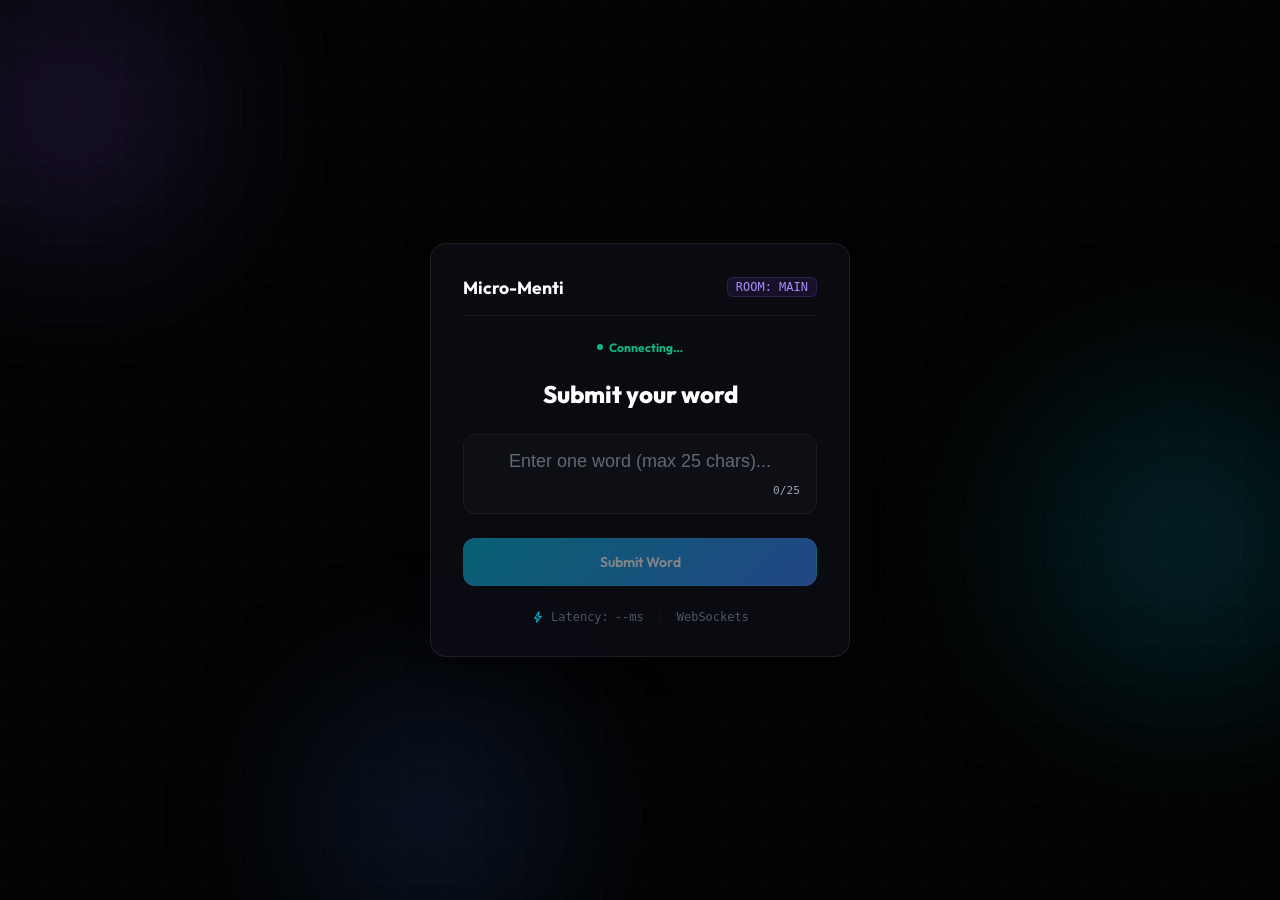
==== participant.html @ c3266811 "feat: enhance presenter dashboard with QR code generation and improved live status indicators - Adde" ====
<!doctype html>
<html lang="en">
  <head>
    <meta charset="UTF-8" />
    <meta name="viewport" content="width=device-width, initial-scale=1.0" />
    <title>Micro-Menti | Submit Your Word</title>
    <link
      href="https://fonts.googleapis.com/css2?family=Material+Symbols+Outlined:opsz,wght,FILL,GRAD@20..48,100..700,0..1,-50..200"
      rel="stylesheet"
    />
    <link rel="stylesheet" href="style.css" />
    <link rel="stylesheet" href="participant.css" />
  </head>
  <body class="selection-purple grid-lines">
    <div class="ambient-glow">
      <div
        class="glow-blob glow-blob-purple"
        style="top: -10%; left: -10%"
      ></div>
      <div
        class="glow-blob glow-blob-cyan"
        style="bottom: 15%; right: -10%"
      ></div>
      <div
        class="glow-blob glow-blob-blue"
        style="bottom: -10%; left: 20%"
      ></div>
    </div>
    <div id="particle-container"></div>

    <main class="participant-view-wrapper">
      <div class="glass-panel mobile-card">
        <div class="mobile-card-header">
          <span class="mobile-card-logo">Micro-Menti</span>
          <span id="roomBadge" class="mobile-card-badge">ROOM: MAIN</span>
        </div>

        <div class="participant-body">
          <div
            class="poll-status-indicator"
            id="connectionStatus"
            aria-live="polite"
          >
            <span class="status-indicator-dot" id="connectionDot"></span>
            <span id="connectionText">Connecting…</span>
          </div>

          <!-- Submission form: hidden after a successful submit or if this device already submitted for this room -->
          <form id="wordForm" class="participant-form" autocomplete="off">
            <h2 class="participant-question">Submit your word</h2>
            <div class="participant-input-card">
              <input
                type="text"
                id="wordInput"
                name="wordInput"
                class="participant-textarea word-input"
                maxlength="25"
                placeholder="Enter one word (max 25 chars)..."
                required
                autocomplete="off"
                inputmode="text"
                aria-label="Your one-word response"
              />
              <div class="textarea-footer">
                <span id="charCount">0</span>/25
              </div>
            </div>
            <button
              id="submitBtn"
              type="submit"
              class="btn-cyan participant-submit-btn"
              disabled
            >
              Submit Word
            </button>
          </form>

          <!-- Success state: hidden until a submission goes through -->
          <div
            id="successCard"
            class="success-card hidden"
            role="status"
            aria-live="polite"
          >
            <span
              class="material-symbols-outlined success-icon"
              aria-hidden="true"
              >check_circle</span
            >
            <p class="success-title">Response sent!</p>
            <p class="success-desc">Thank you for participating.</p>
          </div>
        </div>

        <div class="participant-statusbar">
          <div style="display: flex; align-items: center; gap: 6px">
            <span
              class="material-symbols-outlined"
              style="font-size: 14px; color: var(--secondary)"
              >bolt</span
            >
            Latency: <span id="participant-latency">--ms</span>
          </div>
          <div class="statusbar-divider"></div>
          <div>WebSockets</div>
        </div>
      </div>
    </main>

    <div id="toastContainer"></div>

    <!-- Socket.io client (CDN) -->
    <script src="https://cdn.socket.io/4.8.1/socket.io.min.js"></script>
    <script src="participant.js" defer></script>
  </body>
</html>
---- style.css ----
@import url("https://fonts.googleapis.com/css2?family=Outfit:wght@400;600;700;800&display=swap");

:root {
  --font-sans: "Outfit", sans-serif;
  --font-mono: monospace;
  --bg-main: #030303;
  --bg-surface: rgba(15, 15, 25, 0.7);
  --border-color: rgba(255, 255, 255, 0.08);
  --primary: #8b5cf6;
  --primary-glow: rgba(139, 92, 246, 0.4);
  --secondary: #06b6d4;
  --secondary-glow: rgba(6, 182, 212, 0.4);
  --success: #10b981;
  --warning: #f59e0b;
  --error: #ef4444;
  --text-main: #ffffff;
  --text-muted: #9ca3af;
  --space-1: 4px;
  --space-2: 8px;
  --space-3: 16px;
  --space-4: 24px;
  --space-5: 32px;
}

* {
  box-sizing: border-box;
  margin: 0;
  padding: 0;
}
html {
  scroll-behavior: smooth;
  background-color: var(--bg-main);
}
body {
  font-family: var(--font-sans);
  background-color: var(--bg-main);
  color: var(--text-main);
  min-height: 100vh;
  position: relative;
  overflow-x: hidden;
  -webkit-font-smoothing: antialiased;
  background-image:
    radial-gradient(
      circle at 10% 20%,
      rgba(139, 92, 246, 0.04) 0%,
      transparent 40%
    ),
    radial-gradient(
      circle at 90% 80%,
      rgba(6, 182, 212, 0.04) 0%,
      transparent 40%
    );
}

.selection-purple::selection {
  background: rgba(139, 92, 246, 0.3);
  color: #fff;
}
.glow-blob,
.particle,
.word-cloud-tag,
.word-tag {
  will-change: transform;
}
.grid-lines {
  background-size: 40px 40px;
  background-image:
    linear-gradient(to right, rgba(255, 255, 255, 0.01) 1px, transparent 1px),
    linear-gradient(to bottom, rgba(255, 255, 255, 0.01) 1px, transparent 1px);
}

.ambient-glow {
  position: fixed;
  inset: 0;
  overflow: hidden;
  pointer-events: none;
  z-index: 0;
}
.glow-blob {
  position: absolute;
  border-radius: 50%;
  filter: blur(80px);
  opacity: 0.25;
  animation: float-blob var(--dur, 20s) infinite alternate ease-in-out;
}
.glow-blob-purple {
  background: radial-gradient(circle, var(--primary) 0%, transparent 70%);
  width: 400px;
  height: 400px;
  --dur: 25s;
}
.glow-blob-cyan {
  background: radial-gradient(circle, var(--secondary) 0%, transparent 70%);
  width: 450px;
  height: 450px;
  --dur: 30s;
}
.glow-blob-blue {
  background: radial-gradient(circle, #3b82f6 0%, transparent 70%);
  width: 350px;
  height: 350px;
  --dur: 20s;
}

@keyframes float-blob {
  0% {
    transform: translate(0, 0) scale(1);
  }
  50% {
    transform: translate(50px, -30px) scale(1.05);
  }
  100% {
    transform: translate(-30px, 50px) scale(0.95);
  }
}

#particle-container {
  position: absolute;
  inset: 0;
  pointer-events: none;
  z-index: 0;
  overflow: hidden;
}
.particle {
  position: absolute;
  background-color: rgba(255, 255, 255, 0.08);
  border-radius: 50%;
  animation: ascend var(--speed, 12s) linear infinite;
}

@keyframes ascend {
  0% {
    transform: translateY(100vh) translateX(0);
    opacity: 0;
  }
  10%,
  90% {
    opacity: var(--opacity, 0.2);
  }
  100% {
    transform: translateY(-10vh) translateX(var(--drift, 20px));
    opacity: 0;
  }
}

.glass-panel {
  background: var(--bg-surface);
  backdrop-filter: blur(12px) saturate(140%);
  -webkit-backdrop-filter: blur(12px) saturate(140%);
  border: 1px solid var(--border-color);
  box-shadow: 0 8px 32px 0 rgba(0, 0, 0, 0.3);
  border-radius: 16px;
  transition:
    border-color 0.3s ease,
    box-shadow 0.3s ease,
    transform 0.3s cubic-bezier(0.16, 1, 0.3, 1);
}
.glass-panel:hover {
  border-color: rgba(255, 255, 255, 0.12);
  box-shadow: 0 12px 40px 0 rgba(139, 92, 246, 0.08);
  transform: translateY(-2px);
}

.gradient-border-card {
  position: relative;
  z-index: 1;
}
.gradient-border-card::before {
  content: "";
  position: absolute;
  inset: 0;
  border-radius: 16px;
  padding: 1px;
  background: linear-gradient(
    180deg,
    rgba(255, 255, 255, 0.06) 0%,
    rgba(255, 255, 255, 0.01) 100%
  );
  -webkit-mask:
    linear-gradient(#fff 0 0) content-box,
    linear-gradient(#fff 0 0);
  -webkit-mask-composite: xor;
  mask-composite: exclude;
  pointer-events: none;
  z-index: -1;
  transition: background 0.3s ease;
}
.gradient-border-card:hover::before {
  background: linear-gradient(
    135deg,
    rgba(139, 92, 246, 0.35) 0%,
    rgba(6, 182, 212, 0.35) 100%
  );
}

.text-gradient-purple-cyan {
  background: linear-gradient(135deg, #c084fc 0%, #38bdf8 100%);
  -webkit-background-clip: text;
  -webkit-text-fill-color: transparent;
  background-clip: text;
}
.font-mono {
  font-family: var(--font-mono);
}
button {
  font-family: var(--font-sans);
  cursor: pointer;
  border: none;
  outline: none;
}

.btn,
.btn-primary,
.btn-secondary,
.btn-cyan {
  padding: 10px 20px;
  font-size: 0.875rem;
  font-weight: 600;
  border-radius: 12px;
  transition:
    transform 0.2s,
    box-shadow 0.2s,
    background 0.2s,
    border-color 0.2s;
  display: inline-flex;
  align-items: center;
  justify-content: center;
  gap: 8px;
  color: #fff;
  border: 1px solid rgba(255, 255, 255, 0.08);
  text-decoration: none;
  white-space: nowrap;
}
.btn:hover,
.btn-primary:hover,
.btn-secondary:hover,
.btn-cyan:hover {
  transform: translateY(-1px);
}
.btn-primary {
  background: linear-gradient(135deg, #7c3aed 0%, #2563eb 100%);
  box-shadow: 0 4px 20px rgba(124, 58, 237, 0.25);
}
.btn-primary:hover {
  box-shadow: 0 6px 24px rgba(124, 58, 237, 0.4);
}
.btn-secondary {
  background: rgba(255, 255, 255, 0.02);
  backdrop-filter: blur(8px);
  -webkit-backdrop-filter: blur(8px);
}
.btn-secondary:hover {
  background: rgba(255, 255, 255, 0.06);
  border-color: rgba(255, 255, 255, 0.15);
}
.btn-cyan {
  background: linear-gradient(135deg, #06b6d4 0%, #3b82f6 100%);
  box-shadow: 0 4px 20px rgba(6, 182, 212, 0.25);
}
.btn-cyan:hover {
  box-shadow: 0 6px 24px rgba(6, 182, 212, 0.4);
}

#join-session-modal {
  position: fixed;
  inset: 0;
  z-index: 100;
  display: none;
  align-items: center;
  justify-content: center;
  background: rgba(0, 0, 0, 0.7);
  backdrop-filter: blur(8px);
  -webkit-backdrop-filter: blur(8px);
}
#join-session-modal.flex {
  display: flex;
}
.modal-content-panel {
  position: relative;
  width: 100%;
  max-width: 400px;
  margin: 24px;
  padding: 32px;
}
.modal-close-btn {
  position: absolute;
  top: 16px;
  right: 16px;
  width: 32px;
  height: 32px;
  display: inline-flex;
  align-items: center;
  justify-content: center;
  border-radius: 8px;
  background: transparent;
  color: var(--text-muted);
  transition:
    background 0.2s ease,
    color 0.2s ease;
}
.modal-close-btn:hover {
  background: rgba(255, 255, 255, 0.06);
  color: #fff;
}
.modal-content-inner {
  display: flex;
  flex-direction: column;
  gap: 24px;
  align-items: center;
  text-align: center;
}
.modal-icon-container {
  width: 56px;
  height: 56px;
  border-radius: 14px;
  display: flex;
  align-items: center;
  justify-content: center;
  background: rgba(6, 182, 212, 0.1);
  border: 1px solid rgba(6, 182, 212, 0.25);
  color: var(--secondary);
  font-size: 24px;
}
.modal-heading-group {
  display: flex;
  flex-direction: column;
  gap: 8px;
}
.modal-title {
  font-size: 1.375rem;
  font-weight: 800;
}
.modal-desc {
  font-size: 0.9rem;
  color: var(--text-muted);
  line-height: 1.5;
}
.modal-form {
  display: flex;
  flex-direction: column;
  gap: 12px;
  width: 100%;
}
.modal-input {
  width: 100%;
  background: rgba(255, 255, 255, 0.05);
  border: 1px solid rgba(255, 255, 255, 0.1);
  border-radius: 12px;
  padding: 12px 16px;
  font-size: 1.25rem;
  letter-spacing: 0.2em;
  text-align: center;
  color: #fff;
  outline: none;
  font-family: var(--font-mono);
  transition: border-color 0.2s ease;
}
.modal-input:focus {
  border-color: rgba(6, 182, 212, 0.5);
}
.modal-form .btn-cyan {
  width: 100%;
}
@keyframes fadeIn {
  from {
    opacity: 0;
  }
  to {
    opacity: 1;
  }
}
.animate-fade-in {
  animation: fadeIn 0.25s cubic-bezier(0.16, 1, 0.3, 1) forwards;
}

#toast-container,
#toastContainer {
  position: fixed;
  bottom: 24px;
  right: 24px;
  z-index: 110;
  display: flex;
  flex-direction: column;
  gap: 12px;
  pointer-events: none;
}
.toast-card,
.toast-notification {
  background: rgba(10, 10, 15, 0.95);
  backdrop-filter: blur(16px);
  -webkit-backdrop-filter: blur(16px);
  border: 1px solid rgba(6, 182, 212, 0.3);
  box-shadow: 0 10px 30px -10px rgba(6, 182, 212, 0.3);
  border-radius: 12px;
  padding: 14px 20px;
  font-size: 0.9rem;
  color: #e5e7eb;
  display: flex;
  align-items: center;
  gap: 12px;
  pointer-events: auto;
  max-width: 380px;
  animation: slideIn 0.35s cubic-bezier(0.16, 1, 0.3, 1) forwards;
}
@keyframes slideIn {
  from {
    transform: translateY(20px) scale(0.95);
    opacity: 0;
  }
  to {
    transform: translateY(0) scale(1);
    opacity: 1;
  }
}
.toast-card.removing,
.toast-notification.hide {
  animation: fadeOut 0.3s forwards;
}
@keyframes fadeOut {
  to {
    transform: translateY(-10px);
    opacity: 0;
  }
}

.container-max {
  max-width: 1280px;
  margin: 0 auto;
  padding: 0 24px;
  width: 100%;
}
.hidden {
  display: none !important;
}

/* Landing Layout */
.navbar {
  position: sticky;
  top: 0;
  z-index: 50;
  width: 100%;
  border-bottom: 1px solid rgba(255, 255, 255, 0.05);
  background: rgba(0, 0, 0, 0.4);
  backdrop-filter: blur(12px);
  -webkit-backdrop-filter: blur(12px);
}
.nav-container {
  display: flex;
  justify-content: space-between;
  align-items: center;
  padding: 16px 24px;
  max-width: 1280px;
  margin: 0 auto;
}
.brand-logo {
  display: flex;
  align-items: center;
  gap: 12px;
  text-decoration: none;
  font-weight: 700;
  font-size: 1.25rem;
  color: #fff;
}
.brand-logo svg {
  height: 32px;
  width: 32px;
  transition: transform 0.3s;
}
.brand-logo:hover svg {
  transform: scale(1.05);
}
.nav-links {
  display: none;
  gap: 32px;
  font-size: 0.875rem;
}
@media (min-width: 768px) {
  .nav-links {
    display: flex;
  }
}
.nav-link {
  color: var(--text-muted);
  text-decoration: none;
  transition: color 0.2s;
}
.nav-link:hover {
  color: #fff;
}
.nav-actions {
  display: flex;
  align-items: center;
  gap: 16px;
}
.menu-hamburger {
  display: block;
  background: transparent;
  color: var(--text-muted);
  font-size: 24px;
}
@media (min-width: 768px) {
  .menu-hamburger {
    display: none;
  }
}
.mobile-menu-dropdown {
  display: none;
  flex-direction: column;
  gap: 16px;
  padding: 16px 24px;
  background: rgba(0, 0, 0, 0.95);
  border-bottom: 1px solid rgba(255, 255, 255, 0.05);
}
.mobile-menu-dropdown.active {
  display: flex;
}

/* Hero */
.hero-sec {
  padding: 64px 24px;
  position: relative;
  z-index: 10;
}
.hero-grid {
  display: grid;
  grid-template-columns: 1fr;
  gap: 48px;
  align-items: center;
}
@media (min-width: 992px) {
  .hero-grid {
    grid-template-columns: 7fr 5fr;
  }
}
.hero-left {
  display: flex;
  flex-direction: column;
  gap: 24px;
}
.badge-intro {
  align-self: flex-start;
  display: inline-flex;
  align-items: center;
  gap: 8px;
  border-radius: 9999px;
  border: 1px solid rgba(139, 92, 246, 0.2);
  background: rgba(139, 92, 246, 0.05);
  padding: 4px 12px;
  font-size: 0.75rem;
  font-weight: 600;
  color: #d8b4fe;
}
.badge-dot {
  width: 8px;
  height: 8px;
  border-radius: 50%;
  background-color: var(--secondary);
}
.hero-title {
  font-size: clamp(2.25rem, 5vw, 3.75rem);
  font-weight: 800;
  line-height: 1.1;
  letter-spacing: -0.025em;
}
.hero-desc {
  font-size: 1.125rem;
  color: var(--text-muted);
  line-height: 1.6;
  max-width: 576px;
}
.hero-ctas {
  display: flex;
  flex-wrap: wrap;
  gap: 16px;
}
.hero-trust {
  display: flex;
  flex-wrap: wrap;
  gap: 24px;
  padding-top: 32px;
  border-top: 1px solid rgba(255, 255, 255, 0.05);
  font-family: var(--font-mono);
  font-size: 0.75rem;
  color: #6b7280;
}
.hero-trust-item {
  display: flex;
  align-items: center;
  gap: 8px;
}
.hero-right-demo {
  display: flex;
  justify-content: center;
  align-items: center;
  width: 100%;
}
.demo-cloud-panel {
  padding: 24px;
  width: 100%;
  max-width: 440px;
  position: relative;
  overflow: hidden;
}
.demo-cloud-header {
  display: flex;
  justify-content: space-between;
  align-items: center;
  margin-bottom: 24px;
  border-bottom: 1px solid rgba(255, 255, 255, 0.05);
  padding-bottom: 16px;
  font-size: 0.75rem;
}
.demo-cloud-header-left {
  display: flex;
  align-items: center;
  gap: 8px;
  color: var(--secondary);
  font-weight: 600;
  text-transform: uppercase;
}
.pulse-indicator {
  width: 8px;
  height: 8px;
  border-radius: 50%;
  background-color: var(--secondary);
  animation: pulse 2s infinite;
}
@keyframes pulse {
  0% {
    transform: scale(0.95);
    box-shadow: 0 0 0 0 rgba(6, 182, 212, 0.7);
  }
  70% {
    transform: scale(1);
    box-shadow: 0 0 0 8px rgba(6, 182, 212, 0);
  }
  100% {
    transform: scale(0.95);
    box-shadow: 0 0 0 0 rgba(6, 182, 212, 0);
  }
}
.sandbox-area {
  height: 256px;
  position: relative;
  display: flex;
  flex-wrap: wrap;
  align-content: center;
  justify-content: center;
  gap: 12px;
  overflow: hidden;
  margin-bottom: 24px;
}
.sandbox-form-wrapper {
  display: flex;
  flex-direction: column;
  gap: 12px;
}
.sandbox-label {
  font-size: 0.75rem;
  font-weight: 600;
  color: var(--text-muted);
  text-transform: uppercase;
}
.sandbox-form {
  display: flex;
  gap: 8px;
}
.sandbox-input {
  flex-grow: 1;
  background: rgba(255, 255, 255, 0.05);
  border: 1px solid rgba(255, 255, 255, 0.1);
  border-radius: 12px;
  padding: 8px 16px;
  font-size: 0.875rem;
  color: #fff;
  outline: none;
}
.sandbox-input:focus {
  border-color: rgba(139, 92, 246, 0.5);
}
.sandbox-hint {
  font-size: 11px;
  color: #555;
}

/* Bento Features */
.features-sec {
  padding: 96px 24px;
  border-top: 1px solid rgba(255, 255, 255, 0.05);
  position: relative;
  z-index: 10;
}
.sec-header {
  text-align: center;
  max-width: 768px;
  margin: 0 auto 80px auto;
  display: flex;
  flex-direction: column;
  gap: 16px;
}
.sec-subtitle {
  font-size: 0.75rem;
  font-weight: 700;
  letter-spacing: 0.15em;
  color: var(--primary);
  text-transform: uppercase;
}
.sec-title {
  font-size: clamp(1.875rem, 4vw, 2.5rem);
  font-weight: 800;
}
.sec-desc {
  font-size: 1.125rem;
  color: var(--text-muted);
}
.bento-grid {
  display: grid;
  grid-template-columns: 1fr;
  gap: 24px;
}
@media (min-width: 576px) {
  .bento-grid {
    grid-template-columns: repeat(2, 1fr);
  }
}
@media (min-width: 992px) {
  .bento-grid {
    grid-template-columns: repeat(4, 1fr);
  }
}
.bento-card {
  padding: 32px;
  display: flex;
  flex-direction: column;
  justify-content: space-between;
  gap: 24px;
}
.bento-icon-wrapper {
  height: 40px;
  width: 40px;
  border-radius: 8px;
  display: flex;
  align-items: center;
  justify-content: center;
  font-size: 20px;
}
.purple-icon-box {
  background: rgba(139, 92, 246, 0.1);
  border: 1px solid rgba(139, 92, 246, 0.2);
  color: #a78bfa;
}
.cyan-icon-box {
  background: rgba(6, 182, 212, 0.1);
  border: 1px solid rgba(6, 182, 212, 0.2);
  color: #22d3ee;
}
.teal-icon-box {
  background: rgba(20, 184, 166, 0.1);
  border: 1px solid rgba(20, 184, 166, 0.2);
  color: #2dd4bf;
}
.indigo-icon-box {
  background: rgba(99, 102, 241, 0.1);
  border: 1px solid rgba(99, 102, 241, 0.2);
  color: #818cf8;
}
.bento-card-title {
  font-size: 1.125rem;
  font-weight: 700;
  margin-bottom: 8px;
}
.bento-card-desc {
  font-size: 0.875rem;
  color: var(--text-muted);
  line-height: 1.5;
}
.bento-card-tag {
  font-family: var(--font-mono);
  font-size: 0.75rem;
  font-weight: 600;
  text-transform: uppercase;
}

/* Timeline */
.timeline-sec {
  padding: 96px 24px;
  border-top: 1px solid rgba(255, 255, 255, 0.05);
  position: relative;
  z-index: 10;
}
.timeline-grid {
  display: grid;
  grid-template-columns: 1fr;
  gap: 32px;
}
@media (min-width: 992px) {
  .timeline-grid {
    grid-template-columns: repeat(3, 1fr);
  }
}
.timeline-card {
  padding: 32px;
  position: relative;
  overflow: hidden;
}
.timeline-card-number-bg {
  position: absolute;
  top: 0;
  right: 0;
  padding: 16px;
  font-family: var(--font-sans);
  font-size: 6rem;
  font-weight: 900;
  color: rgba(255, 255, 255, 0.03);
  line-height: 0.8;
  user-select: none;
}
.timeline-step-badge {
  height: 48px;
  width: 48px;
  border-radius: 12px;
  display: flex;
  align-items: center;
  justify-content: center;
  font-size: 1.25rem;
  font-weight: 700;
  margin-bottom: 24px;
}
.timeline-step-1 {
  background: rgba(139, 92, 246, 0.1);
  border: 1px solid rgba(139, 92, 246, 0.2);
  color: #a78bfa;
}
.timeline-step-2 {
  background: rgba(6, 182, 212, 0.1);
  border: 1px solid rgba(6, 182, 212, 0.2);
  color: #22d3ee;
}
.timeline-step-3 {
  background: rgba(20, 184, 166, 0.1);
  border: 1px solid rgba(20, 184, 166, 0.2);
  color: #2dd4bf;
}
.timeline-card-title {
  font-size: 1.25rem;
  font-weight: 700;
  margin-bottom: 12px;
}
.timeline-card-desc {
  font-size: 0.875rem;
  color: var(--text-muted);
  line-height: 1.6;
}

/* Benefits */
.benefits-sec {
  padding: 96px 24px;
  border-top: 1px solid rgba(255, 255, 255, 0.05);
  position: relative;
  z-index: 10;
}
.benefits-grid {
  display: grid;
  grid-template-columns: 1fr;
  gap: 48px;
  align-items: center;
}
@media (min-width: 992px) {
  .benefits-grid {
    grid-template-columns: 7fr 5fr;
  }
}
.benefits-left {
  display: flex;
  flex-direction: column;
  gap: 24px;
}
.benefits-tag {
  font-family: var(--font-mono);
  font-size: 0.75rem;
  font-weight: 700;
  color: var(--secondary);
  text-transform: uppercase;
}
.benefits-title {
  font-size: 1.875rem;
  font-weight: 800;
}
.benefits-desc {
  color: var(--text-muted);
  line-height: 1.6;
}
.benefits-bullets {
  display: grid;
  grid-template-columns: 1fr;
  gap: 16px;
}
@media (min-width: 576px) {
  .benefits-bullets {
    grid-template-columns: repeat(2, 1fr);
  }
}
.bullet-item {
  display: flex;
  align-items: center;
  gap: 12px;
  font-size: 0.875rem;
  color: #d1d5db;
}
.bullet-icon {
  color: var(--success);
  font-size: 16px;
}
.benefits-right-mock {
  width: 100%;
}
.mock-window {
  background: rgba(0, 0, 0, 0.6);
  border: 1px solid rgba(255, 255, 255, 0.1);
  border-radius: 16px;
  padding: 24px;
  display: flex;
  flex-direction: column;
  gap: 16px;
}
.mock-header {
  display: flex;
  justify-content: space-between;
  align-items: center;
  border-bottom: 1px solid rgba(255, 255, 255, 0.05);
  padding-bottom: 12px;
}
.mock-dots {
  display: flex;
  gap: 6px;
}
.mock-dot {
  width: 12px;
  height: 12px;
  border-radius: 50%;
}
.mock-dot-red {
  background-color: rgba(239, 68, 68, 0.6);
}
.mock-dot-yellow {
  background-color: rgba(245, 158, 11, 0.6);
}
.mock-dot-green {
  background-color: rgba(16, 185, 129, 0.6);
}
.mock-title-file {
  font-family: var(--font-mono);
  font-size: 11px;
  color: #555;
}
.mock-body {
  display: flex;
  flex-direction: column;
  gap: 8px;
}
.mock-body-label {
  font-size: 0.75rem;
  font-weight: 600;
  color: #c084fc;
}
.mock-cloud-demo {
  height: 128px;
  background: rgba(255, 255, 255, 0.03);
  border: 1px solid rgba(255, 255, 255, 0.03);
  border-radius: 12px;
  display: flex;
  flex-wrap: wrap;
  align-content: center;
  justify-content: center;
  gap: 10px;
  padding: 12px;
  overflow: hidden;
}
.mock-tag-styled {
  border-radius: 4px;
  padding: 2px 10px;
  font-size: var(--sz);
  font-weight: var(--fw);
  background: var(--bg);
  color: var(--col);
  border: 1px solid var(--bd);
}

/* CTA */
.cta-sec {
  padding: 96px 24px;
  border-top: 1px solid rgba(255, 255, 255, 0.05);
  position: relative;
  z-index: 10;
}
.cta-panel {
  padding: 64px 32px;
  position: relative;
  overflow: hidden;
  text-align: center;
  display: flex;
  flex-direction: column;
  align-items: center;
  gap: 32px;
  border-radius: 24px;
}
.cta-ambient-glow {
  position: absolute;
  top: -50px;
  left: 50%;
  transform: translateX(-50%);
  width: 384px;
  height: 384px;
  background: rgba(139, 92, 246, 0.1);
  border-radius: 50%;
  filter: blur(80px);
}
.cta-content-wrapper {
  max-width: 640px;
  display: flex;
  flex-direction: column;
  gap: 16px;
  position: relative;
  z-index: 10;
}
.cta-title {
  font-size: clamp(1.875rem, 5vw, 3rem);
  font-weight: 800;
  line-height: 1.1;
}
.cta-desc {
  color: var(--text-muted);
  font-size: 1.125rem;
}
.cta-actions {
  display: flex;
  flex-direction: column;
  gap: 16px;
  justify-content: center;
  width: 100%;
  position: relative;
  z-index: 10;
}
@media (min-width: 576px) {
  .cta-actions {
    flex-direction: row;
  }
}

/* Footer */
.footer-sec {
  border-top: 1px solid rgba(255, 255, 255, 0.05);
  background: rgba(0, 0, 0, 0.4);
  padding: 64px 24px;
  position: relative;
  z-index: 10;
}
.footer-top-grid {
  display: grid;
  grid-template-columns: 1fr;
  gap: 32px;
  margin-bottom: 48px;
  max-width: 1280px;
  margin-left: auto;
  margin-right: auto;
}
@media (min-width: 768px) {
  .footer-top-grid {
    grid-template-columns: 2fr repeat(3, 1fr);
  }
}
.footer-brand-col {
  display: flex;
  flex-direction: column;
  gap: 16px;
}
.footer-brand-desc {
  font-size: 0.75rem;
  color: #6b7280;
  line-height: 1.6;
  max-width: 240px;
}
.footer-links-col {
  display: flex;
  flex-direction: column;
  gap: 12px;
}
.footer-links-title {
  font-size: 0.75rem;
  font-weight: 700;
  color: var(--text-muted);
  text-transform: uppercase;
}
.footer-links-list {
  list-style: none;
  display: flex;
  flex-direction: column;
  gap: 8px;
}
.footer-links-list a {
  font-size: 0.875rem;
  color: #6b7280;
  text-decoration: none;
}
.footer-links-list a:hover {
  color: #fff;
}
.footer-bottom {
  max-width: 1280px;
  margin: 0 auto;
  border-top: 1px solid rgba(255, 255, 255, 0.05);
  padding-top: 32px;
  display: flex;
  flex-direction: column;
  gap: 16px;
  align-items: center;
  justify-content: space-between;
}
@media (min-width: 576px) {
  .footer-bottom {
    flex-direction: row;
  }
}
.footer-copy {
  font-size: 0.75rem;
  color: #4b5563;
}
.footer-bottom-links {
  display: flex;
  gap: 24px;
}
.footer-bottom-links a {
  font-size: 0.75rem;
  color: #6b7280;
  text-decoration: none;
}
.footer-bottom-links a:hover {
  color: #fff;
}

/* Participant Card View (.mobile-card container) */
.participant-view-wrapper {
  min-height: 100vh;
  display: flex;
  align-items: center;
  justify-content: center;
  padding: 24px;
}
.mobile-card {
  width: 100%;
  max-width: 420px;
  padding: 32px;
  text-align: center;
  display: flex;
  flex-direction: column;
  gap: 24px;
}
.mobile-card-header {
  display: flex;
  justify-content: space-between;
  align-items: center;
  border-bottom: 1px solid rgba(255, 255, 255, 0.05);
  padding-bottom: 16px;
}
.mobile-card-logo {
  font-weight: 700;
  font-size: 1.1rem;
}
.mobile-card-badge {
  font-family: var(--font-mono);
  font-size: 0.75rem;
  background: rgba(139, 92, 246, 0.1);
  border: 1px solid rgba(139, 92, 246, 0.2);
  color: #a78bfa;
  padding: 2px 8px;
  border-radius: 6px;
}
.participant-body {
  display: flex;
  flex-direction: column;
  gap: 24px;
}
.poll-status-indicator {
  display: inline-flex;
  align-items: center;
  gap: 6px;
  font-size: 0.75rem;
  font-weight: 700;
  color: var(--success);
  align-self: center;
}
.status-indicator-dot {
  width: 6px;
  height: 6px;
  background-color: var(--success);
  border-radius: 50%;
  animation: pulse-ring 2s infinite;
}
@keyframes pulse-ring {
  0% {
    box-shadow: 0 0 0 0 rgba(16, 185, 129, 0.5);
  }
  70% {
    box-shadow: 0 0 0 6px rgba(16, 185, 129, 0);
  }
  100% {
    box-shadow: 0 0 0 0 rgba(16, 185, 129, 0);
  }
}
.participant-question {
  font-size: 1.5rem;
  font-weight: 800;
  line-height: 1.3;
}
.participant-input-card {
  background: rgba(255, 255, 255, 0.02);
  border: 1px solid rgba(255, 255, 255, 0.05);
  border-radius: 12px;
  padding: 16px;
  display: flex;
  flex-direction: column;
  gap: 12px;
}
.participant-textarea {
  background: transparent;
  border: none;
  resize: none;
  font-size: 1.125rem;
  color: #fff;
  text-align: center;
  outline: none;
  width: 100%;
}
.textarea-footer {
  display: flex;
  justify-content: flex-end;
  font-family: var(--font-mono);
  font-size: 0.7rem;
  color: var(--text-muted);
}
.participant-submit-btn {
  width: 100%;
  padding: 14px;
}
.participant-submit-btn:disabled {
  opacity: 0.5;
  cursor: not-allowed;
  transform: none !important;
  box-shadow: none !important;
}
.participant-back-btn {
  background: transparent;
  color: var(--text-muted);
  font-size: 0.875rem;
  display: inline-flex;
  align-items: center;
  justify-content: center;
  gap: 6px;
  align-self: center;
}
.participant-back-btn:hover {
  color: #fff;
}
.participant-statusbar {
  display: flex;
  justify-content: center;
  align-items: center;
  gap: 16px;
  font-family: var(--font-mono);
  font-size: 0.75rem;
  color: #4b5563;
}
.statusbar-divider {
  width: 1px;
  height: 12px;
  background-color: rgba(255, 255, 255, 0.05);
}

/* Shared icon font (used on landing page and presenter dashboard) */
.material-symbols-outlined {
  font-family: "Material Symbols Outlined";
  font-weight: normal;
  font-style: normal;
  font-size: 24px;
  line-height: 1;
  display: inline-block;
  -webkit-font-smoothing: antialiased;
}
---- participant.css ----
/* ==========================================================================
   Micro-Menti — Participant View (public/participant.js companion page)
   Loaded after style.css. Relies on the CSS variables, resets, ambient-glow,
   particle, glass-panel and mobile-card primitives defined there.
   ========================================================================== */

/* The shared .participant-textarea rule was written for a <textarea>; reuse it
   for our single-line <input> too, it maps 1:1 apart from resize/rows. */
.word-input {
  -webkit-appearance: none;
  appearance: none;
}
.word-input::placeholder {
  color: var(--text-muted);
  opacity: 0.6;
}

/* ---- Connection status pill ---- */
.poll-status-indicator {
  transition: color 0.25s ease;
}
.poll-status-indicator .status-indicator-dot {
  transition:
    background-color 0.25s ease,
    animation 0.25s ease;
}
.poll-status-indicator.status-connecting .status-indicator-dot {
  background-color: #f59e0b;
  animation: pulse-ring 1.2s infinite;
}
.poll-status-indicator.status-connecting {
  color: #f59e0b;
}
.poll-status-indicator.status-connected .status-indicator-dot {
  background-color: var(--success);
}
.poll-status-indicator.status-connected {
  color: var(--success);
}
.poll-status-indicator.status-error .status-indicator-dot {
  background-color: var(--error);
  animation: none;
}
.poll-status-indicator.status-error {
  color: var(--error);
}

/* ---- Form fade-out on submit ---- */
.participant-form {
  display: flex;
  flex-direction: column;
  gap: 24px;
  transition:
    opacity 0.35s ease,
    transform 0.35s ease;
  opacity: 1;
  transform: translateY(0);
}
.participant-form.fading-out {
  opacity: 0;
  transform: translateY(-8px);
  pointer-events: none;
}

/* ---- Success state ---- */
.success-card {
  display: flex;
  flex-direction: column;
  align-items: center;
  gap: 8px;
  padding: 32px 16px;
  animation: successPopIn 0.45s cubic-bezier(0.16, 1, 0.3, 1) forwards;
}
.success-icon {
  font-size: 48px;
  color: var(--success);
  text-shadow: 0 0 24px rgba(16, 185, 129, 0.4);
}
.success-title {
  font-size: 1.25rem;
  font-weight: 800;
  color: #fff;
}
.success-desc {
  font-size: 0.9rem;
  color: var(--text-muted);
}

@keyframes successPopIn {
  0% {
    opacity: 0;
    transform: scale(0.9) translateY(8px);
  }
  100% {
    opacity: 1;
    transform: scale(1) translateY(0);
  }
}

/* successCard sits in normal flow once revealed; .hidden (from style.css) keeps it out of the layout until then */
#successCard.hidden {
  display: none;
}
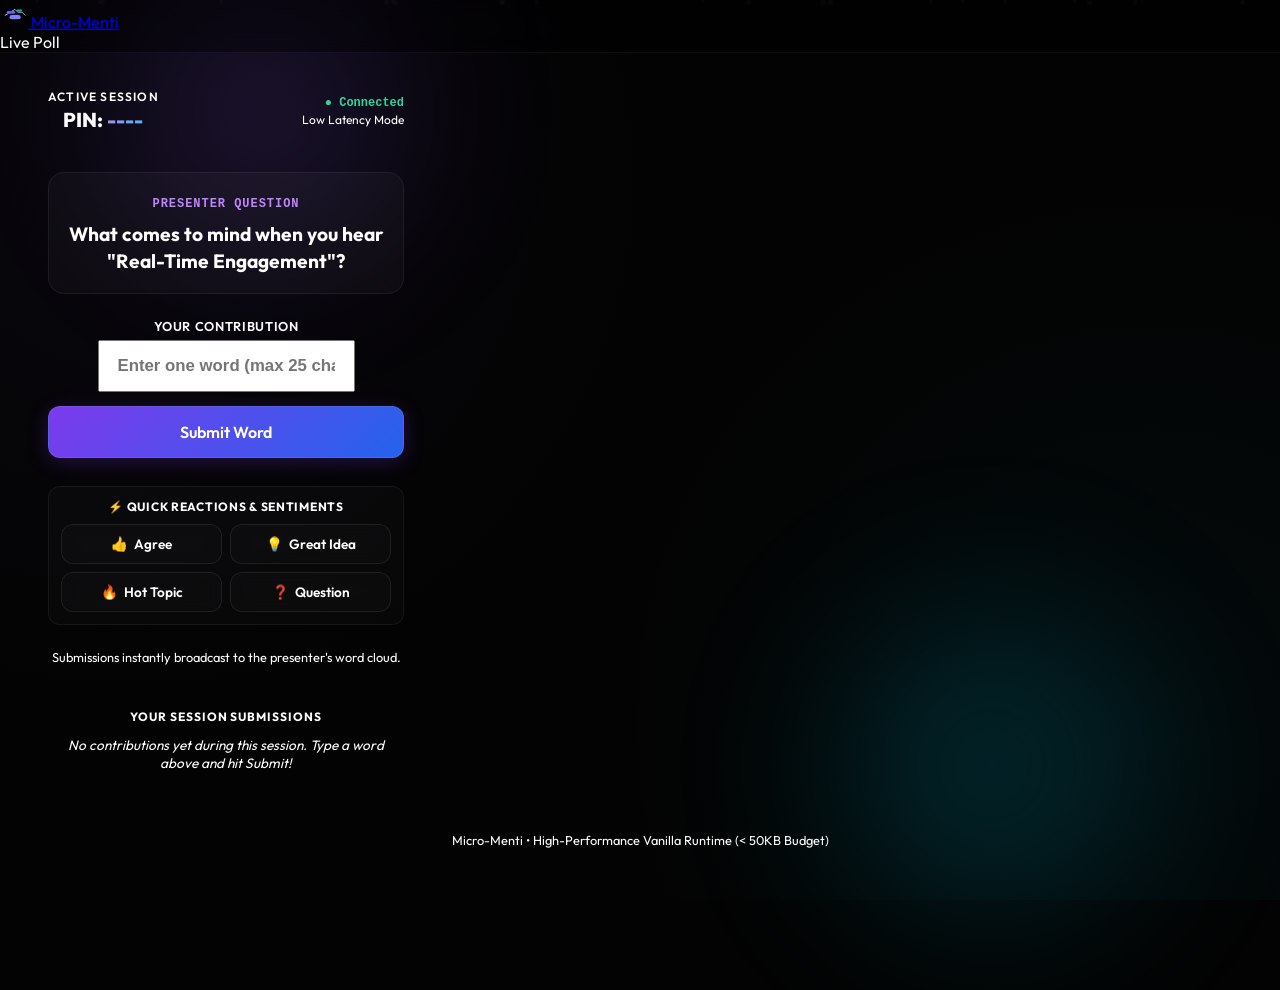
==== commit 92bca147: "feat: implement core UI components and layouts for participant and presenter views" ====
--- a/participant.html
+++ b/participant.html
@@ -1,116 +1,160 @@
-<!doctype html>
+<!DOCTYPE html>
 <html lang="en">
-  <head>
-    <meta charset="UTF-8" />
-    <meta name="viewport" content="width=device-width, initial-scale=1.0" />
-    <title>Micro-Menti | Submit Your Word</title>
-    <link
-      href="https://fonts.googleapis.com/css2?family=Material+Symbols+Outlined:opsz,wght,FILL,GRAD@20..48,100..700,0..1,-50..200"
-      rel="stylesheet"
-    />
-    <link rel="stylesheet" href="style.css" />
-    <link rel="stylesheet" href="participant.css" />
-  </head>
-  <body class="selection-purple grid-lines">
-    <div class="ambient-glow">
-      <div
-        class="glow-blob glow-blob-purple"
-        style="top: -10%; left: -10%"
-      ></div>
-      <div
-        class="glow-blob glow-blob-cyan"
-        style="bottom: 15%; right: -10%"
-      ></div>
-      <div
-        class="glow-blob glow-blob-blue"
-        style="bottom: -10%; left: 20%"
-      ></div>
-    </div>
-    <div id="particle-container"></div>
+<head>
+    <meta charset="UTF-8">
+    <meta name="viewport" content="width=device-width, initial-scale=1.0">
+    <title>Participant View | Micro-Menti</title>
+    <!-- Material Symbols for icons -->
+    <link href="https://fonts.googleapis.com/css2?family=Material+Symbols+Outlined:opsz,wght,FILL,GRAD@20..48,100..700,0..1,-50..200" rel="stylesheet">
+    <!-- Pure Vanilla CSS Design System -->
+    <link rel="stylesheet" href="style.css">
+</head>
+<body>
+    <!-- Ambient Neon Background Blobs -->
+    <div class="glow-blob glow-blob-purple" style="top: -10%; left: 5%;"></div>
+    <div class="glow-blob glow-blob-cyan" style="bottom: -10%; right: 5%;"></div>
+    <div id="particle-container" style="position: fixed; inset: 0; pointer-events: none; z-index: 0;"></div>
 
-    <main class="participant-view-wrapper">
-      <div class="glass-panel mobile-card">
-        <div class="mobile-card-header">
-          <span class="mobile-card-logo">Micro-Menti</span>
-          <span id="roomBadge" class="mobile-card-badge">ROOM: MAIN</span>
+    <!-- Main Navigation Bar -->
+    <nav class="navbar" style="position: relative; z-index: 50;">
+        <div class="navbar-inner">
+            <a href="./index.html" class="brand-link">
+                <svg width="28" height="28" viewBox="0 0 100 100" fill="none" xmlns="http://www.w3.org/2000/svg">
+                    <path d="M18.5 54.5L53.5 33.5L63.5 43.5H79L89.5 54.5" stroke="#A5B4FC" stroke-width="3.5" stroke-linecap="round" stroke-linejoin="round"/>
+                    <rect x="24" y="39" width="30" height="10" rx="5" fill="#5B62F4"/>
+                    <rect x="59" y="34" width="20" height="7.5" rx="3.75" fill="#13B497"/>
+                    <rect x="34" y="54" width="40" height="15" rx="7.5" fill="#7E80FE"/>
+                </svg>
+                <span>Micro-Menti</span>
+            </a>
+            <div class="nav-actions">
+                <span class="badge-live">Live Poll</span>
+            </div>
         </div>
+    </nav>
 
-        <div class="participant-body">
-          <div
-            class="poll-status-indicator"
-            id="connectionStatus"
-            aria-live="polite"
-          >
-            <span class="status-indicator-dot" id="connectionDot"></span>
-            <span id="connectionText">Connecting…</span>
-          </div>
+    <!-- Task 1: Centered Mobile-First Participant Card -->
+    <main style="position: relative; z-index: 10; padding: 0 16px;">
+        <div class="mobile-card">
+            <!-- Session Header -->
+            <div style="display: flex; align-items: center; justify-content: space-between; border-bottom: 1px solid var(--color-border); padding-bottom: 16px;">
+                <div>
+                    <span style="font-size: 0.75rem; color: var(--color-text-muted); text-transform: uppercase; letter-spacing: 0.1em; font-weight: 600;">Active Session</span>
+                    <div style="font-size: 1.25rem; font-weight: 800; color: #ffffff; margin-top: 2px;">
+                        PIN: <span class="session-pin-display text-gradient-purple-cyan">----</span>
+                    </div>
+                </div>
+                <div style="text-align: right;">
+                    <span style="font-size: 0.75rem; color: #34d399; font-family: var(--font-mono); font-weight: 600;">● Connected</span>
+                    <div style="font-size: 0.75rem; color: var(--color-text-muted); margin-top: 2px;">Low Latency Mode</div>
+                </div>
+            </div>
 
-          <!-- Submission form: hidden after a successful submit or if this device already submitted for this room -->
-          <form id="wordForm" class="participant-form" autocomplete="off">
-            <h2 class="participant-question">Submit your word</h2>
-            <div class="participant-input-card">
-              <input
-                type="text"
-                id="wordInput"
-                name="wordInput"
-                class="participant-textarea word-input"
-                maxlength="25"
-                placeholder="Enter one word (max 25 chars)..."
-                required
-                autocomplete="off"
-                inputmode="text"
-                aria-label="Your one-word response"
-              />
-              <div class="textarea-footer">
-                <span id="charCount">0</span>/25
-              </div>
+            <!-- Room Error Full Overlay (Hidden by default) -->
+            <div id="roomErrorCard" class="hidden" style="text-align: center; padding: 36px 20px; background: rgba(251, 113, 133, 0.08); border: 1px solid rgba(251, 113, 133, 0.4); border-radius: 16px; margin: 16px 0;">
+                <div style="font-size: 3rem; margin-bottom: 12px;">⚠️</div>
+                <h2 id="roomErrorTitle" style="font-size: 1.4rem; font-weight: 800; color: #fb7185; margin-bottom: 8px;">Access Denied</h2>
+                <p id="roomErrorMessage" style="font-size: 0.95rem; color: var(--color-text-muted); line-height: 1.5; margin-bottom: 24px;">
+                    This room is not active or has not been launched by a presenter yet.
+                </p>
+                <a href="index.html" class="btn-primary" style="display: inline-block; padding: 12px 24px; font-size: 0.95rem; text-decoration: none;">
+                    ← Try Another PIN
+                </a>
             </div>
-            <button
-              id="submitBtn"
-              type="submit"
-              class="btn-cyan participant-submit-btn"
-              disabled
-            >
-              Submit Word
-            </button>
-          </form>
 
-          <!-- Success state: hidden until a submission goes through -->
-          <div
-            id="successCard"
-            class="success-card hidden"
-            role="status"
-            aria-live="polite"
-          >
-            <span
-              class="material-symbols-outlined success-icon"
-              aria-hidden="true"
-              >check_circle</span
-            >
-            <p class="success-title">Response sent!</p>
-            <p class="success-desc">Thank you for participating.</p>
-          </div>
+            <!-- Presenter Prompt Card -->
+            <div id="participantPromptCard" style="background: rgba(255, 255, 255, 0.03); border: 1px solid rgba(255, 255, 255, 0.06); border-radius: 16px; padding: 18px; text-align: center;">
+                <span style="font-size: 0.75rem; font-family: var(--font-mono); color: #c084fc; text-transform: uppercase; letter-spacing: 0.08em; font-weight: 700;">Presenter Question</span>
+                <h1 id="participantTopicDisplay" style="font-size: 1.2rem; font-weight: 700; color: #ffffff; margin: 10px 0 0 0; line-height: 1.4;">
+                    What comes to mind when you hear <span class="text-gradient">"Real-Time Engagement"</span>?
+                </h1>
+            </div>
+
+            <!-- Word Submission Form -->
+            <form id="submissionForm" style="display: flex; flex-direction: column; gap: 14px;">
+                <div>
+                    <label for="wordInput" style="display: block; font-size: 0.8rem; font-weight: 600; color: var(--color-text-muted); margin-bottom: 6px; text-transform: uppercase; letter-spacing: 0.05em;">
+                        Your Contribution
+                    </label>
+                    <input 
+                        type="text" 
+                        id="wordInput" 
+                        class="input-glass" 
+                        maxlength="25" 
+                        placeholder="Enter one word (max 25 chars)..." 
+                        required 
+                        autocomplete="off"
+                        style="font-size: 1.05rem; padding: 14px 18px; text-align: center; font-weight: 600;"
+                    >
+                </div>
+                <button id="submitBtn" type="submit" class="btn-primary" style="width: 100%; padding: 15px; font-size: 1rem;">
+                    <span>Submit Word</span>
+                </button>
+            </form>
+
+            <!-- Confirmation State Container -->
+            <div id="successCard" class="hidden glass-panel" style="padding: 24px 18px; text-align: center; border: 1px solid rgba(52, 211, 153, 0.4); border-radius: 16px; background: rgba(52, 211, 153, 0.08); margin-top: 6px; font-size: 1rem; font-weight: 600; color: #34d399;">
+                <div style="font-size: 2rem; margin-bottom: 8px;">✓</div>
+                Response sent! Thank you for participating.
+            </div>
+
+            <!-- Live Word Cloud Display for Participants -->
+            <div id="participantCloudSection" class="hidden glass-panel" style="padding: 24px; min-height: 250px; position: relative; margin-top: 16px; overflow: hidden; border-radius: 16px;">
+                <div style="font-size: 0.75rem; font-weight: 700; color: var(--color-text-muted); text-transform: uppercase; letter-spacing: 0.08em; margin-bottom: 16px; text-align: center;">
+                    Live Poll Results
+                </div>
+                <div id="participant-cloud" style="position: relative; width: 100%; height: 100%; min-height: 200px; display: flex; flex-wrap: wrap; justify-content: center; align-items: center;">
+                    <!-- Cloud renders here -->
+                </div>
+            </div>
+
+            <!-- Quick Sentiment & Topic Reactions -->
+            <div id="quickReactionsContainer" style="margin-top: 4px; padding: 12px; background: rgba(255, 255, 255, 0.02); border: 1px solid rgba(255, 255, 255, 0.06); border-radius: 12px;">
+                <div style="font-size: 0.75rem; font-weight: 700; color: var(--color-text-muted); text-transform: uppercase; letter-spacing: 0.06em; margin-bottom: 10px; text-align: center;">
+                    ⚡ Quick Reactions & Sentiments
+                </div>
+                <div style="display: grid; grid-template-columns: repeat(2, 1fr); gap: 8px;">
+                    <button type="button" onclick="sendSentimentReaction('agree')" class="btn-secondary" style="padding: 10px; font-size: 0.85rem; display: flex; align-items: center; justify-content: center; gap: 6px;">
+                        <span>👍</span> <span>Agree</span>
+                    </button>
+                    <button type="button" onclick="sendSentimentReaction('idea')" class="btn-secondary" style="padding: 10px; font-size: 0.85rem; display: flex; align-items: center; justify-content: center; gap: 6px;">
+                        <span>💡</span> <span>Great Idea</span>
+                    </button>
+                    <button type="button" onclick="sendSentimentReaction('hot topic')" class="btn-secondary" style="padding: 10px; font-size: 0.85rem; display: flex; align-items: center; justify-content: center; gap: 6px;">
+                        <span>🔥</span> <span>Hot Topic</span>
+                    </button>
+                    <button type="button" onclick="sendSentimentReaction('question')" class="btn-secondary" style="padding: 10px; font-size: 0.85rem; display: flex; align-items: center; justify-content: center; gap: 6px;">
+                        <span>❓</span> <span>Question</span>
+                    </button>
+                </div>
+            </div>
+
+            <div id="participantSubmissionsInfo" style="text-align: center; font-size: 0.8rem; color: var(--color-text-muted);">
+                Submissions instantly broadcast to the presenter's word cloud.
+            </div>
+
+            <!-- Recent Submissions History -->
+            <div id="participantHistorySection" style="border-top: 1px solid var(--color-border); pt: 16px; margin-top: 4px; padding-top: 16px;">
+                <div style="font-size: 0.75rem; font-weight: 700; color: var(--color-text-muted); text-transform: uppercase; letter-spacing: 0.08em; margin-bottom: 12px;">
+                    Your Session Submissions
+                </div>
+                <div id="participant-history" style="display: flex; flex-wrap: wrap; gap: 6px; min-height: 40px;">
+                    <!-- Populated dynamically by app.js -->
+                </div>
+            </div>
         </div>
-
-        <div class="participant-statusbar">
-          <div style="display: flex; align-items: center; gap: 6px">
-            <span
-              class="material-symbols-outlined"
-              style="font-size: 14px; color: var(--secondary)"
-              >bolt</span
-            >
-            Latency: <span id="participant-latency">--ms</span>
-          </div>
-          <div class="statusbar-divider"></div>
-          <div>WebSockets</div>
-        </div>
-      </div>
     </main>
 
-    <div id="toastContainer"></div>
+    <!-- Footer Note -->
+    <footer style="text-align: center; padding: 24px 16px; font-size: 0.8rem; color: var(--color-text-muted); position: relative; z-index: 10;">
+        Micro-Menti &bull; High-Performance Vanilla Runtime (&lt; 50KB Budget)
+    </footer>
 
-    <!-- Socket.io client (CDN) -->
+    <!-- Socket.io CDN -->
     <script src="https://cdn.socket.io/4.8.1/socket.io.min.js"></script>
+    <script src="config.js"></script>
+    <!-- Runtime Scripts -->
+    <script src="app.js" defer></script>
     <script src="participant.js" defer></script>
-  </body>
+</body>
 </html>
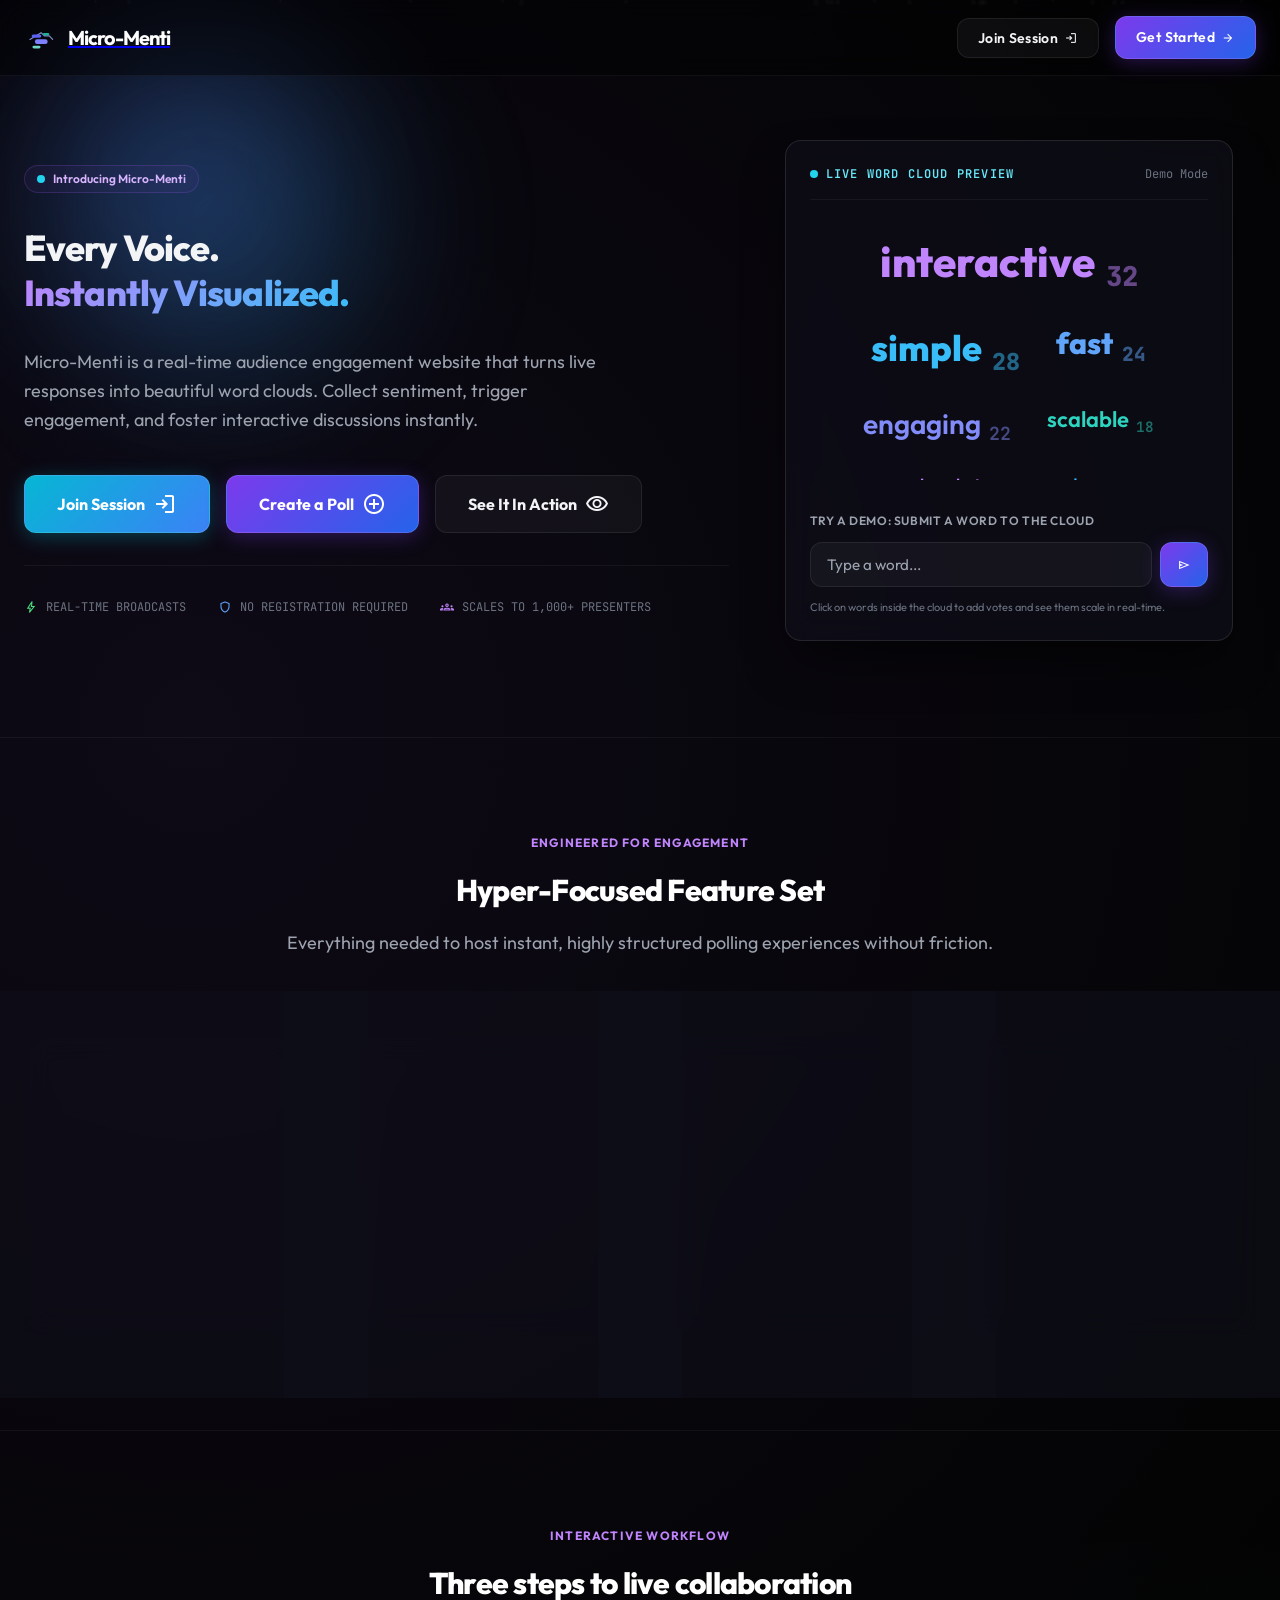
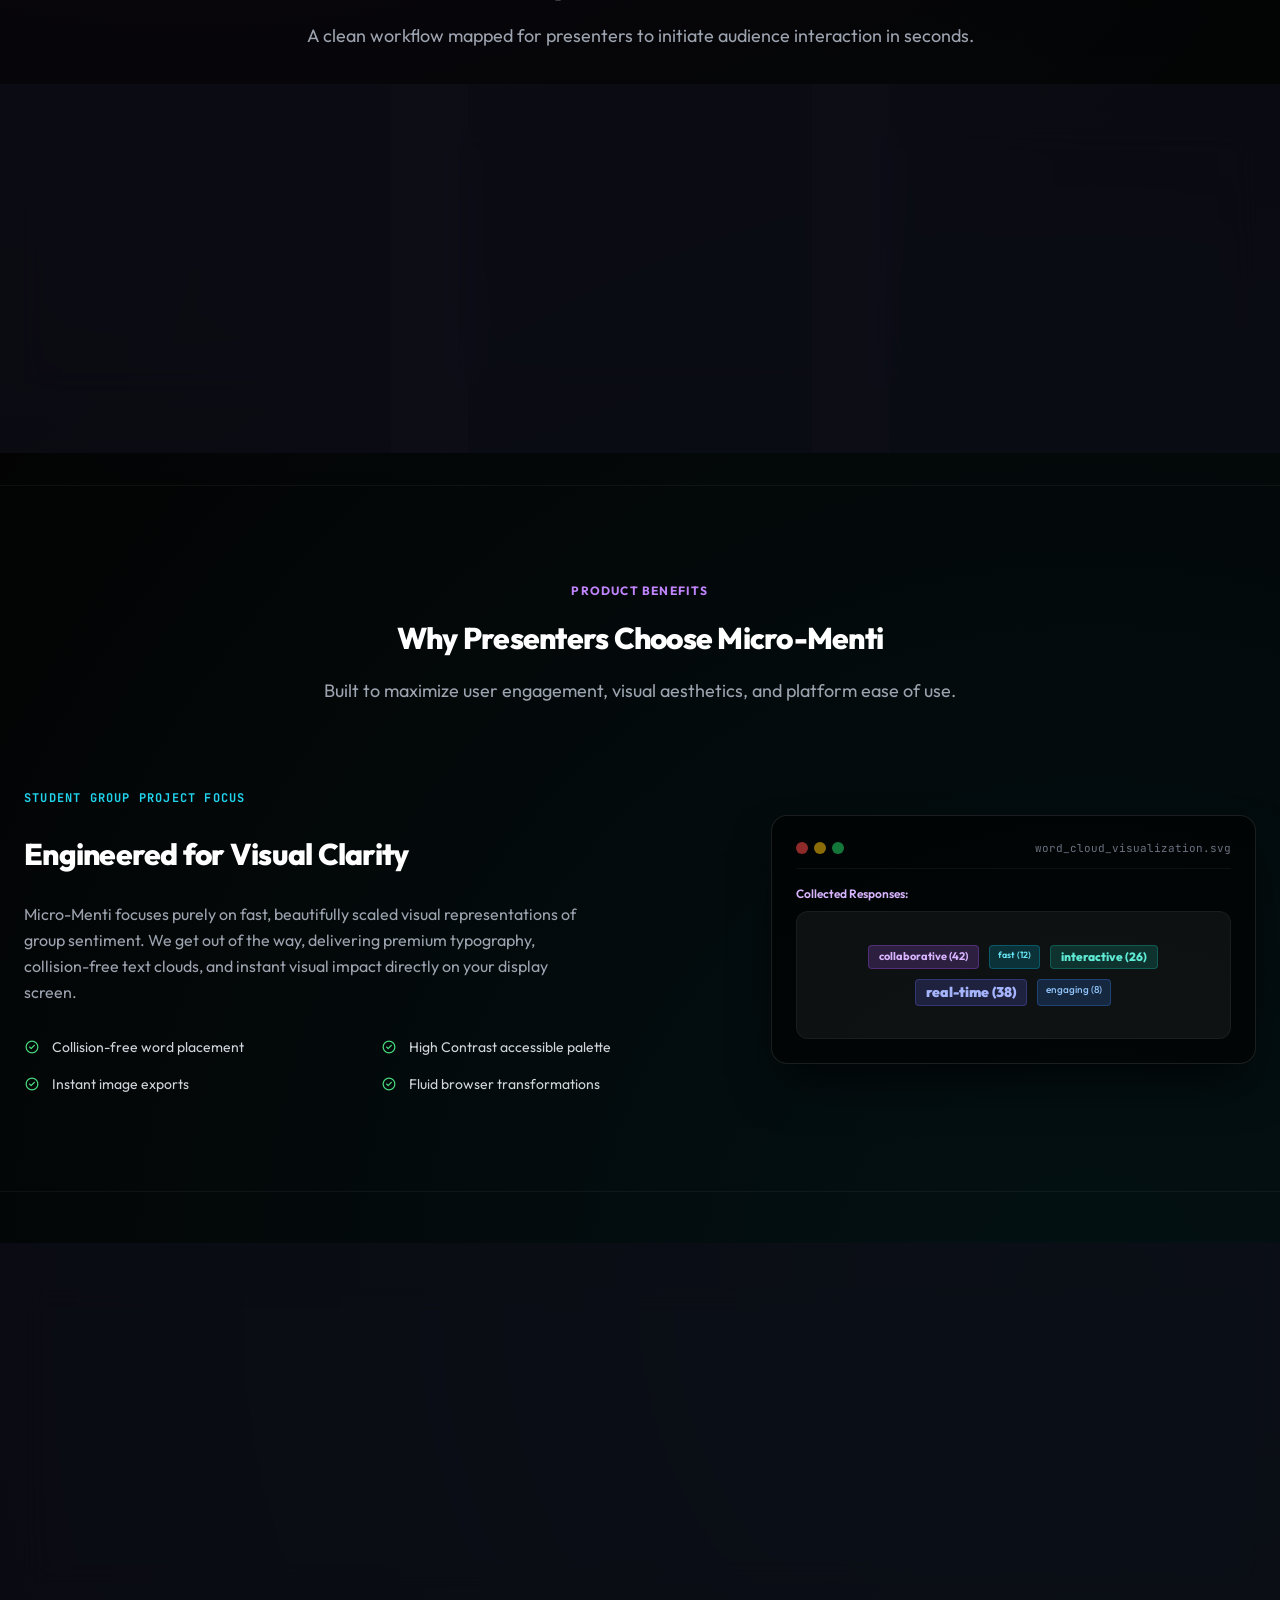
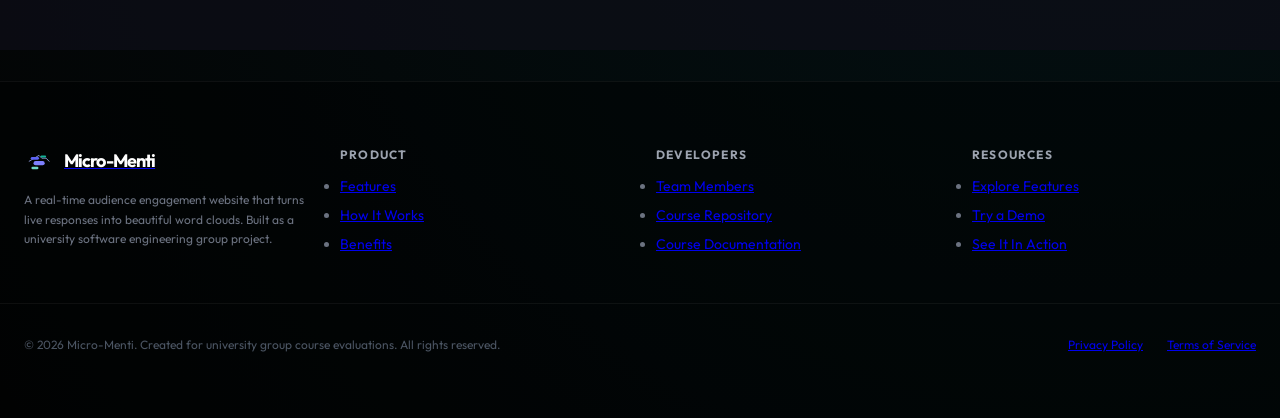
==== commit 32bc25cc: "refactor: hardcode production backend URL and remove local configuration files" ====
--- a/participant.html
+++ b/participant.html
@@ -152,7 +152,6 @@
 
     <!-- Socket.io CDN -->
     <script src="https://cdn.socket.io/4.8.1/socket.io.min.js"></script>
-    <script src="config.js"></script>
     <!-- Runtime Scripts -->
     <script src="app.js" defer></script>
     <script src="participant.js" defer></script>
--- a/style.css
+++ b/style.css
@@ -1,1288 +1,685 @@
-@import url("https://fonts.googleapis.com/css2?family=Outfit:wght@400;600;700;800&display=swap");
+@import url('https://fonts.googleapis.com/css2?family=Inter:wght@400;500;600;700&family=Outfit:wght@400;500;600;700;800&family=JetBrains+Mono:wght@400;500;600&display=swap');
 
 :root {
-  --font-sans: "Outfit", sans-serif;
-  --font-mono: monospace;
-  --bg-main: #030303;
-  --bg-surface: rgba(15, 15, 25, 0.7);
-  --border-color: rgba(255, 255, 255, 0.08);
-  --primary: #8b5cf6;
-  --primary-glow: rgba(139, 92, 246, 0.4);
-  --secondary: #06b6d4;
-  --secondary-glow: rgba(6, 182, 212, 0.4);
-  --success: #10b981;
-  --warning: #f59e0b;
-  --error: #ef4444;
-  --text-main: #ffffff;
-  --text-muted: #9ca3af;
-  --space-1: 4px;
-  --space-2: 8px;
-  --space-3: 16px;
-  --space-4: 24px;
-  --space-5: 32px;
-}
-
+  --font-sans: 'Outfit', 'Inter', -apple-system, BlinkMacSystemFont, 'Segoe UI', Roboto, sans-serif;
+  --font-mono: 'JetBrains Mono', 'Fira Code', monospace;
+  
+  /* Core Background & Glassmorphism Surfaces */
+  --color-bg: #030303;
+  --color-surface: rgba(15, 15, 25, 0.7);
+  --color-surface-hover: rgba(25, 25, 45, 0.85);
+  --color-border: rgba(255, 255, 255, 0.08);
+  --color-border-focus: rgba(139, 92, 246, 0.4);
+  
+  /* Brand Palette */
+  --color-primary: #8b5cf6;
+  --color-primary-glow: rgba(139, 92, 246, 0.35);
+  --color-secondary: #06b6d4;
+  --color-secondary-glow: rgba(6, 182, 212, 0.35);
+  --color-success: #10b981;
+  --color-danger: #ef4444;
+  --color-text: #f3f4f6;
+  --color-text-muted: #9ca3af;
+}
+
+/* ==========================================================================
+   UTILITY CLASSES (Replacements for missing Tailwind utilities)
+   ========================================================================== */
+.pointer-events-none { pointer-events: none !important; }
+.relative { position: relative; }
+.absolute { position: absolute; }
+.inset-0 { top: 0; right: 0; bottom: 0; left: 0; }
+
+/* ==========================================================================
+   1. RESET & BASE STYLES
+   ========================================================================== */
 * {
   box-sizing: border-box;
   margin: 0;
   padding: 0;
 }
-html {
-  scroll-behavior: smooth;
-  background-color: var(--bg-main);
-}
+
 body {
+  background-color: var(--color-bg);
+  color: var(--color-text);
   font-family: var(--font-sans);
-  background-color: var(--bg-main);
-  color: var(--text-main);
   min-height: 100vh;
+  overflow-x: hidden;
+  line-height: 1.5;
+  background-image: 
+    radial-gradient(circle at 15% 20%, rgba(139, 92, 246, 0.08) 0%, transparent 45%),
+    radial-gradient(circle at 85% 80%, rgba(6, 182, 212, 0.08) 0%, transparent 45%);
+}
+
+/* ==========================================================================
+   2. REQUIRED TARGET LAYOUT CONTAINERS (`public/index.html` & `present.html`)
+   ========================================================================== */
+
+/* .mobile-card: Centered, touch-friendly container for index.html */
+.mobile-card {
+  width: 100%;
+  max-width: 440px;
+  margin: 36px auto;
+  padding: 32px 24px;
+  background: var(--color-surface);
+  backdrop-filter: blur(16px) saturate(160%);
+  -webkit-backdrop-filter: blur(16px) saturate(160%);
+  border: 1px solid var(--color-border);
+  border-radius: 24px;
+  box-shadow: 0 20px 50px rgba(0, 0, 0, 0.6), 0 0 30px rgba(139, 92, 246, 0.08);
+  display: flex;
+  flex-direction: column;
+  gap: 20px;
+  transition: transform 0.3s cubic-bezier(0.16, 1, 0.3, 1), box-shadow 0.3s ease, border-color 0.3s ease;
+}
+
+.mobile-card:hover {
+  border-color: rgba(255, 255, 255, 0.15);
+  box-shadow: 0 24px 60px rgba(0, 0, 0, 0.7), 0 0 40px rgba(139, 92, 246, 0.15);
+}
+
+/* .dashboard-grid: Large-screen presentation grid for present.html */
+.dashboard-grid {
+  display: grid;
+  grid-template-columns: 1fr;
+  gap: 24px;
+  max-width: 1440px;
+  margin: 0 auto;
+  padding: 24px;
+  min-height: calc(100vh - 84px);
+}
+
+@media (min-width: 1024px) {
+  .dashboard-grid {
+    grid-template-columns: 1fr 380px;
+  }
+}
+
+/* .cloud-wrapper: Relative flex/grid container for word cloud */
+.cloud-wrapper {
   position: relative;
-  overflow-x: hidden;
-  -webkit-font-smoothing: antialiased;
-  background-image:
-    radial-gradient(
-      circle at 10% 20%,
-      rgba(139, 92, 246, 0.04) 0%,
-      transparent 40%
-    ),
-    radial-gradient(
-      circle at 90% 80%,
-      rgba(6, 182, 212, 0.04) 0%,
-      transparent 40%
-    );
-}
-
-.selection-purple::selection {
-  background: rgba(139, 92, 246, 0.3);
-  color: #fff;
-}
-.glow-blob,
-.particle,
-.word-cloud-tag,
-.word-tag {
-  will-change: transform;
-}
-.grid-lines {
-  background-size: 40px 40px;
-  background-image:
-    linear-gradient(to right, rgba(255, 255, 255, 0.01) 1px, transparent 1px),
-    linear-gradient(to bottom, rgba(255, 255, 255, 0.01) 1px, transparent 1px);
-}
-
-.ambient-glow {
-  position: fixed;
-  inset: 0;
+  display: flex;
+  flex-wrap: wrap;
+  align-items: center;
+  justify-content: center;
+  align-content: center;
+  gap: 16px;
+  min-height: 520px;
+  padding: 36px;
+  background: var(--color-surface);
+  backdrop-filter: blur(16px);
+  -webkit-backdrop-filter: blur(16px);
+  border: 1px solid var(--color-border);
+  border-radius: 24px;
+  box-shadow: inset 0 0 40px rgba(0, 0, 0, 0.4), 0 12px 36px rgba(0, 0, 0, 0.5);
   overflow: hidden;
-  pointer-events: none;
-  z-index: 0;
-}
+  transition: transform 0.2s ease, opacity 0.2s ease;
+}
+
+/* ==========================================================================
+   3. REUSABLE GLASS COMPONENTS & BUTTONS
+   ========================================================================== */
+
+.glass-panel {
+  background: var(--color-surface);
+  backdrop-filter: blur(14px) saturate(150%);
+  -webkit-backdrop-filter: blur(14px) saturate(150%);
+  border: 1px solid var(--color-border);
+  box-shadow: 0 10px 36px rgba(0, 0, 0, 0.4);
+  border-radius: 16px;
+  transition: border-color 0.3s ease, box-shadow 0.3s ease, transform 0.3s ease;
+}
+
+.glass-panel:hover {
+  border-color: rgba(255, 255, 255, 0.14);
+  box-shadow: 0 14px 44px rgba(139, 92, 246, 0.1);
+}
+
+.btn-primary {
+  display: inline-flex;
+  align-items: center;
+  justify-content: center;
+  gap: 8px;
+  background: linear-gradient(135deg, #7c3aed 0%, #2563eb 100%);
+  color: #ffffff;
+  border: 1px solid rgba(255, 255, 255, 0.12);
+  border-radius: 12px;
+  padding: 12px 24px;
+  font-family: var(--font-sans);
+  font-weight: 600;
+  font-size: 0.95rem;
+  cursor: pointer;
+  text-decoration: none;
+  transition: transform 0.2s ease, box-shadow 0.2s ease, filter 0.2s ease;
+  box-shadow: 0 4px 20px rgba(124, 58, 237, 0.3);
+}
+
+.btn-primary:hover {
+  transform: translateY(-2px);
+  box-shadow: 0 6px 28px rgba(124, 58, 237, 0.5);
+  filter: brightness(1.1);
+}
+
+.btn-cyan {
+  display: inline-flex;
+  align-items: center;
+  justify-content: center;
+  gap: 8px;
+  background: linear-gradient(135deg, #06b6d4 0%, #3b82f6 100%);
+  color: #ffffff;
+  border: 1px solid rgba(255, 255, 255, 0.12);
+  border-radius: 12px;
+  padding: 12px 24px;
+  font-family: var(--font-sans);
+  font-weight: 600;
+  font-size: 0.95rem;
+  cursor: pointer;
+  text-decoration: none;
+  transition: transform 0.2s ease, box-shadow 0.2s ease, filter 0.2s ease;
+  box-shadow: 0 4px 20px rgba(6, 182, 212, 0.3);
+}
+
+.btn-cyan:hover {
+  transform: translateY(-2px);
+  box-shadow: 0 6px 28px rgba(6, 182, 212, 0.5);
+  filter: brightness(1.1);
+}
+
+.btn-secondary {
+  display: inline-flex;
+  align-items: center;
+  justify-content: center;
+  gap: 8px;
+  background: rgba(255, 255, 255, 0.04);
+  color: #f3f4f6;
+  border: 1px solid var(--color-border);
+  border-radius: 12px;
+  padding: 12px 24px;
+  font-family: var(--font-sans);
+  font-weight: 600;
+  font-size: 0.95rem;
+  cursor: pointer;
+  text-decoration: none;
+  transition: background-color 0.2s ease, border-color 0.2s ease, transform 0.2s ease;
+}
+
+.btn-secondary:hover {
+  background: rgba(255, 255, 255, 0.08);
+  border-color: rgba(255, 255, 255, 0.18);
+  transform: translateY(-1px);
+}
+
+.input-glass {
+  width: 100%;
+  background: rgba(255, 255, 255, 0.04);
+  border: 1px solid var(--color-border);
+  border-radius: 12px;
+  padding: 12px 16px;
+  color: #ffffff;
+  font-family: var(--font-sans);
+  font-size: 0.95rem;
+  transition: border-color 0.2s ease, box-shadow 0.2s ease;
+}
+
+.input-glass:focus {
+  outline: none;
+  border-color: var(--color-primary);
+  box-shadow: 0 0 0 3px rgba(139, 92, 246, 0.2);
+}
+
+.input-glass::placeholder {
+  color: var(--color-text-muted);
+}
+
+/* ==========================================================================
+   4. WORD CLOUD & ANIMATIONS
+   ========================================================================== */
+
+.word-cloud-tag {
+  display: inline-block;
+  cursor: pointer;
+  transition: transform 0.2s cubic-bezier(0.34, 1.56, 0.64, 1), color 0.2s ease, filter 0.2s ease;
+  animation: float-word var(--duration, 6s) infinite ease-in-out alternate;
+  animation-delay: var(--delay, 0s);
+  transform-origin: center;
+  user-select: none;
+}
+
+.word-cloud-tag:hover {
+  transform: scale(1.25) rotate(2deg) !important;
+  color: #ffffff !important;
+  filter: drop-shadow(0 0 10px var(--glow-color, rgba(139, 92, 246, 0.6)));
+  z-index: 10;
+}
+
+@keyframes float-word {
+  0% { transform: translateY(0px) rotate(0deg); }
+  100% { transform: translateY(-6px) rotate(var(--rotate, 1.5deg)); }
+}
+
 .glow-blob {
   position: absolute;
   border-radius: 50%;
   filter: blur(80px);
+  z-index: 0;
+  pointer-events: none;
   opacity: 0.25;
-  animation: float-blob var(--dur, 20s) infinite alternate ease-in-out;
-}
+}
+
 .glow-blob-purple {
-  background: radial-gradient(circle, var(--primary) 0%, transparent 70%);
-  width: 400px;
-  height: 400px;
-  --dur: 25s;
-}
+  background: radial-gradient(circle, var(--color-primary) 0%, transparent 70%);
+  width: 400px; height: 400px;
+  animation: float-blob-1 25s infinite alternate ease-in-out;
+}
+
 .glow-blob-cyan {
-  background: radial-gradient(circle, var(--secondary) 0%, transparent 70%);
-  width: 450px;
-  height: 450px;
-  --dur: 30s;
-}
+  background: radial-gradient(circle, var(--color-secondary) 0%, transparent 70%);
+  width: 450px; height: 450px;
+  animation: float-blob-2 30s infinite alternate ease-in-out;
+}
+
 .glow-blob-blue {
   background: radial-gradient(circle, #3b82f6 0%, transparent 70%);
-  width: 350px;
-  height: 350px;
-  --dur: 20s;
-}
-
-@keyframes float-blob {
-  0% {
-    transform: translate(0, 0) scale(1);
-  }
-  50% {
-    transform: translate(50px, -30px) scale(1.05);
-  }
-  100% {
-    transform: translate(-30px, 50px) scale(0.95);
-  }
-}
-
-#particle-container {
-  position: absolute;
-  inset: 0;
-  pointer-events: none;
-  z-index: 0;
-  overflow: hidden;
-}
+  width: 350px; height: 350px;
+  animation: float-blob-3 20s infinite alternate ease-in-out;
+}
+
+@keyframes float-blob-1 {
+  0% { transform: translate(0, 0) scale(1); }
+  50% { transform: translate(60px, 40px) scale(1.05); }
+  100% { transform: translate(-30px, 80px) scale(0.95); }
+}
+
+@keyframes float-blob-2 {
+  0% { transform: translate(0, 0) scale(1); }
+  50% { transform: translate(-80px, -30px) scale(0.95); }
+  100% { transform: translate(40px, 60px) scale(1.05); }
+}
+
+@keyframes float-blob-3 {
+  0% { transform: translate(0, 0) scale(1); }
+  50% { transform: translate(40px, -60px) scale(0.95); }
+  100% { transform: translate(-40px, 30px) scale(1.02); }
+}
+
 .particle {
   position: absolute;
   background-color: rgba(255, 255, 255, 0.08);
   border-radius: 50%;
+  pointer-events: none;
   animation: ascend var(--speed, 12s) linear infinite;
 }
 
 @keyframes ascend {
-  0% {
-    transform: translateY(100vh) translateX(0);
-    opacity: 0;
-  }
-  10%,
-  90% {
-    opacity: var(--opacity, 0.2);
-  }
-  100% {
-    transform: translateY(-10vh) translateX(var(--drift, 20px));
-    opacity: 0;
-  }
-}
-
-.glass-panel {
-  background: var(--bg-surface);
-  backdrop-filter: blur(12px) saturate(140%);
-  -webkit-backdrop-filter: blur(12px) saturate(140%);
-  border: 1px solid var(--border-color);
-  box-shadow: 0 8px 32px 0 rgba(0, 0, 0, 0.3);
-  border-radius: 16px;
-  transition:
-    border-color 0.3s ease,
-    box-shadow 0.3s ease,
-    transform 0.3s cubic-bezier(0.16, 1, 0.3, 1);
-}
-.glass-panel:hover {
-  border-color: rgba(255, 255, 255, 0.12);
-  box-shadow: 0 12px 40px 0 rgba(139, 92, 246, 0.08);
-  transform: translateY(-2px);
-}
-
-.gradient-border-card {
-  position: relative;
-  z-index: 1;
-}
-.gradient-border-card::before {
-  content: "";
-  position: absolute;
-  inset: 0;
-  border-radius: 16px;
-  padding: 1px;
-  background: linear-gradient(
-    180deg,
-    rgba(255, 255, 255, 0.06) 0%,
-    rgba(255, 255, 255, 0.01) 100%
-  );
-  -webkit-mask:
-    linear-gradient(#fff 0 0) content-box,
-    linear-gradient(#fff 0 0);
-  -webkit-mask-composite: xor;
-  mask-composite: exclude;
-  pointer-events: none;
-  z-index: -1;
-  transition: background 0.3s ease;
-}
-.gradient-border-card:hover::before {
-  background: linear-gradient(
-    135deg,
-    rgba(139, 92, 246, 0.35) 0%,
-    rgba(6, 182, 212, 0.35) 100%
-  );
+  0% { transform: translateY(100vh) translateX(0); opacity: 0; }
+  10% { opacity: var(--opacity, 0.2); }
+  90% { opacity: var(--opacity, 0.2); }
+  100% { transform: translateY(-10vh) translateX(var(--drift, 20px)); opacity: 0; }
+}
+
+/* ==========================================================================
+   5. TEXT GRADIENTS & BADGES
+   ========================================================================== */
+
+.text-gradient {
+  background: linear-gradient(135deg, #ffffff 30%, #a78bfa 100%);
+  -webkit-background-clip: text;
+  -webkit-text-fill-color: transparent;
 }
 
 .text-gradient-purple-cyan {
   background: linear-gradient(135deg, #c084fc 0%, #38bdf8 100%);
   -webkit-background-clip: text;
   -webkit-text-fill-color: transparent;
-  background-clip: text;
-}
-.font-mono {
-  font-family: var(--font-mono);
-}
-button {
-  font-family: var(--font-sans);
-  cursor: pointer;
-  border: none;
-  outline: none;
-}
-
-.btn,
-.btn-primary,
-.btn-secondary,
-.btn-cyan {
-  padding: 10px 20px;
-  font-size: 0.875rem;
-  font-weight: 600;
-  border-radius: 12px;
-  transition:
-    transform 0.2s,
-    box-shadow 0.2s,
-    background 0.2s,
-    border-color 0.2s;
+}
+
+.badge-live {
   display: inline-flex;
   align-items: center;
-  justify-content: center;
-  gap: 8px;
-  color: #fff;
-  border: 1px solid rgba(255, 255, 255, 0.08);
-  text-decoration: none;
-  white-space: nowrap;
-}
-.btn:hover,
-.btn-primary:hover,
-.btn-secondary:hover,
-.btn-cyan:hover {
-  transform: translateY(-1px);
-}
-.btn-primary {
-  background: linear-gradient(135deg, #7c3aed 0%, #2563eb 100%);
-  box-shadow: 0 4px 20px rgba(124, 58, 237, 0.25);
-}
-.btn-primary:hover {
-  box-shadow: 0 6px 24px rgba(124, 58, 237, 0.4);
-}
-.btn-secondary {
-  background: rgba(255, 255, 255, 0.02);
-  backdrop-filter: blur(8px);
-  -webkit-backdrop-filter: blur(8px);
-}
-.btn-secondary:hover {
-  background: rgba(255, 255, 255, 0.06);
-  border-color: rgba(255, 255, 255, 0.15);
-}
-.btn-cyan {
-  background: linear-gradient(135deg, #06b6d4 0%, #3b82f6 100%);
-  box-shadow: 0 4px 20px rgba(6, 182, 212, 0.25);
-}
-.btn-cyan:hover {
-  box-shadow: 0 6px 24px rgba(6, 182, 212, 0.4);
-}
-
-#join-session-modal {
-  position: fixed;
-  inset: 0;
-  z-index: 100;
-  display: none;
-  align-items: center;
-  justify-content: center;
-  background: rgba(0, 0, 0, 0.7);
-  backdrop-filter: blur(8px);
-  -webkit-backdrop-filter: blur(8px);
-}
-#join-session-modal.flex {
-  display: flex;
-}
-.modal-content-panel {
-  position: relative;
-  width: 100%;
-  max-width: 400px;
-  margin: 24px;
-  padding: 32px;
-}
-.modal-close-btn {
-  position: absolute;
-  top: 16px;
-  right: 16px;
-  width: 32px;
-  height: 32px;
-  display: inline-flex;
-  align-items: center;
-  justify-content: center;
-  border-radius: 8px;
-  background: transparent;
-  color: var(--text-muted);
-  transition:
-    background 0.2s ease,
-    color 0.2s ease;
-}
-.modal-close-btn:hover {
-  background: rgba(255, 255, 255, 0.06);
-  color: #fff;
-}
-.modal-content-inner {
-  display: flex;
-  flex-direction: column;
-  gap: 24px;
-  align-items: center;
-  text-align: center;
-}
-.modal-icon-container {
-  width: 56px;
-  height: 56px;
-  border-radius: 14px;
-  display: flex;
-  align-items: center;
-  justify-content: center;
-  background: rgba(6, 182, 212, 0.1);
-  border: 1px solid rgba(6, 182, 212, 0.25);
-  color: var(--secondary);
-  font-size: 24px;
-}
-.modal-heading-group {
-  display: flex;
-  flex-direction: column;
-  gap: 8px;
-}
-.modal-title {
-  font-size: 1.375rem;
-  font-weight: 800;
-}
-.modal-desc {
-  font-size: 0.9rem;
-  color: var(--text-muted);
-  line-height: 1.5;
-}
-.modal-form {
-  display: flex;
-  flex-direction: column;
-  gap: 12px;
-  width: 100%;
-}
-.modal-input {
-  width: 100%;
-  background: rgba(255, 255, 255, 0.05);
-  border: 1px solid rgba(255, 255, 255, 0.1);
+  gap: 6px;
+  background: rgba(16, 185, 129, 0.12);
+  border: 1px solid rgba(16, 185, 129, 0.3);
+  color: #34d399;
+  font-family: var(--font-mono);
+  font-size: 0.75rem;
+  font-weight: 700;
+  padding: 4px 10px;
+  border-radius: 20px;
+  letter-spacing: 0.05em;
+  text-transform: uppercase;
+}
+
+.badge-live::before {
+  content: '';
+  width: 8px;
+  height: 8px;
+  border-radius: 50%;
+  background-color: #34d399;
+  animation: pulse-dot 1.5s infinite;
+}
+
+@keyframes pulse-dot {
+  0%, 100% { opacity: 1; transform: scale(1); }
+  50% { opacity: 0.4; transform: scale(1.3); }
+}
+
+.badge-pin {
+  background: rgba(139, 92, 246, 0.12);
+  border: 1px solid rgba(139, 92, 246, 0.3);
+  color: #c084fc;
+  font-family: var(--font-mono);
+  font-size: 0.85rem;
+  font-weight: 700;
+  padding: 4px 12px;
   border-radius: 12px;
-  padding: 12px 16px;
-  font-size: 1.25rem;
-  letter-spacing: 0.2em;
-  text-align: center;
-  color: #fff;
-  outline: none;
-  font-family: var(--font-mono);
-  transition: border-color 0.2s ease;
-}
-.modal-input:focus {
-  border-color: rgba(6, 182, 212, 0.5);
-}
-.modal-form .btn-cyan {
-  width: 100%;
-}
-@keyframes fadeIn {
-  from {
-    opacity: 0;
-  }
-  to {
-    opacity: 1;
-  }
-}
-.animate-fade-in {
-  animation: fadeIn 0.25s cubic-bezier(0.16, 1, 0.3, 1) forwards;
-}
-
-#toast-container,
-#toastContainer {
-  position: fixed;
-  bottom: 24px;
-  right: 24px;
-  z-index: 110;
-  display: flex;
-  flex-direction: column;
-  gap: 12px;
-  pointer-events: none;
-}
-.toast-card,
-.toast-notification {
-  background: rgba(10, 10, 15, 0.95);
+  letter-spacing: 0.1em;
+}
+
+.toast-card {
+  background: rgba(10, 10, 18, 0.92);
   backdrop-filter: blur(16px);
-  -webkit-backdrop-filter: blur(16px);
-  border: 1px solid rgba(6, 182, 212, 0.3);
-  box-shadow: 0 10px 30px -10px rgba(6, 182, 212, 0.3);
+  border: 1px solid rgba(6, 182, 212, 0.35);
+  box-shadow: 0 10px 30px -10px rgba(6, 182, 212, 0.4);
   border-radius: 12px;
-  padding: 14px 20px;
-  font-size: 0.9rem;
-  color: #e5e7eb;
+  padding: 14px 18px;
   display: flex;
   align-items: center;
   gap: 12px;
-  pointer-events: auto;
-  max-width: 380px;
-  animation: slideIn 0.35s cubic-bezier(0.16, 1, 0.3, 1) forwards;
-}
-@keyframes slideIn {
-  from {
-    transform: translateY(20px) scale(0.95);
-    opacity: 0;
-  }
-  to {
-    transform: translateY(0) scale(1);
-    opacity: 1;
-  }
-}
-.toast-card.removing,
-.toast-notification.hide {
-  animation: fadeOut 0.3s forwards;
-}
-@keyframes fadeOut {
-  to {
-    transform: translateY(-10px);
-    opacity: 0;
-  }
-}
-
-.container-max {
-  max-width: 1280px;
-  margin: 0 auto;
-  padding: 0 24px;
-  width: 100%;
-}
+  color: #f3f4f6;
+  font-size: 0.9rem;
+  transform: translateY(20px);
+  opacity: 0;
+  animation: slideInToast 0.3s cubic-bezier(0.16, 1, 0.3, 1) forwards,
+             fadeOutToast 0.3s cubic-bezier(0.16, 1, 0.3, 1) forwards 3.5s;
+}
+
+@keyframes slideInToast {
+  to { transform: translateY(0); opacity: 1; }
+}
+
+@keyframes fadeOutToast {
+  to { transform: translateY(-10px); opacity: 0; }
+}
+
+/* ==========================================================================
+   6. UNIVERSAL VANILLA UTILITIES & TAILWIND CLASS COMPATIBILITY
+   ========================================================================== */
+
+/* Display & Visibility */
+.hidden { display: none !important; }
+.block { display: block; }
+.inline-block { display: inline-block; }
+.inline-flex { display: inline-flex; }
+.flex { display: flex; }
+.grid { display: grid; }
+
+/* Positioning & Layout */
+.relative { position: relative; }
+.absolute { position: absolute; }
+.fixed { position: fixed; }
+.sticky { position: sticky; top: 0; }
+.inset-0 { top: 0; right: 0; bottom: 0; left: 0; }
+
+.z-0 { z-index: 0; }
+.z-10 { z-index: 10; }
+.z-50 { z-index: 50; }
+.z-\[100\] { z-index: 100; }
+.z-\[110\] { z-index: 110; }
+
+.overflow-hidden { overflow: hidden; }
+.overflow-x-hidden { overflow-x: hidden; }
+.overflow-y-auto { overflow-y: auto; }
+
+/* Sizing */
+.w-full { width: 100%; }
+.w-8 { width: 2rem; }
+.w-7 { width: 1.75rem; }
+.w-3 { width: 0.75rem; }
+.w-2 { width: 0.5rem; }
+.h-full { height: 100%; }
+.h-64 { height: 16rem; }
+.h-32 { height: 8rem; }
+.h-12 { height: 3rem; }
+.h-10 { height: 2.5rem; }
+.h-8 { height: 2rem; }
+.h-7 { height: 1.75rem; }
+.h-3 { height: 0.75rem; }
+.h-2 { height: 0.5rem; }
+.min-h-screen { min-height: 100vh; }
+
+.max-w-7xl { max-width: 80rem; margin-left: auto; margin-right: auto; }
+.max-w-3xl { max-width: 48rem; margin-left: auto; margin-right: auto; }
+.max-w-2xl { max-width: 42rem; margin-left: auto; margin-right: auto; }
+.max-w-xl { max-width: 36rem; }
+.max-w-lg { max-width: 32rem; margin-left: auto; margin-right: auto; }
+.max-w-md { max-width: 28rem; }
+.mx-auto { margin-left: auto; margin-right: auto; }
+
+/* Flexbox alignments */
+.flex-col { flex-direction: column; }
+.flex-row { flex-direction: row; }
+.flex-wrap { flex-wrap: wrap; }
+.flex-grow { flex-grow: 1; }
+.items-center { align-items: center; }
+.justify-between { justify-content: space-between; }
+.justify-center { justify-content: center; }
+.content-center { align-content: center; }
+
+/* Gaps */
+.gap-1 { gap: 0.25rem; }
+.gap-1\.5 { gap: 0.375rem; }
+.gap-2 { gap: 0.5rem; }
+.gap-2\.5 { gap: 0.625rem; }
+.gap-3 { gap: 0.75rem; }
+.gap-4 { gap: 1rem; }
+.gap-6 { gap: 1.5rem; }
+.gap-8 { gap: 2rem; }
+.gap-12 { gap: 3rem; }
+.gap-x-8 { column-gap: 2rem; }
+.gap-y-4 { row-gap: 1rem; }
+
+/* Vertical Spacing (space-y) */
+.space-y-2 > * + * { margin-top: 0.5rem; }
+.space-y-3 > * + * { margin-top: 0.75rem; }
+.space-y-4 > * + * { margin-top: 1rem; }
+.space-y-6 > * + * { margin-top: 1.5rem; }
+.space-y-8 > * + * { margin-top: 2rem; }
+
+/* Grid columns & Responsive layout */
+.grid-cols-1 { grid-template-columns: repeat(1, minmax(0, 1fr)); }
+
+@media (min-width: 640px) {
+  .sm\:grid-cols-2 { grid-template-columns: repeat(2, minmax(0, 1fr)); }
+  .sm\:flex-row { flex-direction: row; }
+  .sm\:text-4xl { font-size: 2.25rem; }
+  .sm\:text-5xl { font-size: 3rem; }
+  .sm\:text-6xl { font-size: 3.75rem; }
+}
+
+@media (min-width: 768px) {
+  .md\:flex { display: flex !important; }
+  .md\:hidden { display: none !important; }
+  .md\:grid-cols-2 { grid-template-columns: repeat(2, minmax(0, 1fr)); }
+  .md\:grid-cols-4 { grid-template-columns: repeat(4, minmax(0, 1fr)); }
+  .md\:pt-24 { padding-top: 6rem; }
+  .md\:pb-32 { padding-bottom: 8rem; }
+  .md\:p-16 { padding: 4rem; }
+}
+
+@media (min-width: 1024px) {
+  .lg\:grid-cols-3 { grid-template-columns: repeat(3, minmax(0, 1fr)); }
+  .lg\:grid-cols-4 { grid-template-columns: repeat(4, minmax(0, 1fr)); }
+  .lg\:grid-cols-12 { grid-template-columns: repeat(12, minmax(0, 1fr)); }
+  .lg\:col-span-7 { grid-column: span 7 / span 7; }
+  .lg\:col-span-5 { grid-column: span 5 / span 5; }
+  .lg\:gap-8 { gap: 2rem; }
+  .lg\:pt-32 { padding-top: 8rem; }
+  .lg\:leading-\[1\.1\] { line-height: 1.1; }
+}
+
+/* Paddings & Margins */
+.p-3 { padding: 0.75rem; }
+.p-4 { padding: 1rem; }
+.p-6 { padding: 1.5rem; }
+.p-8 { padding: 2rem; }
+.px-2 { padding-left: 0.5rem; padding-right: 0.5rem; }
+.px-2\.5 { padding-left: 0.625rem; padding-right: 0.625rem; }
+.px-3 { padding-left: 0.75rem; padding-right: 0.75rem; }
+.px-4 { padding-left: 1rem; padding-right: 1rem; }
+.px-5 { padding-left: 1.25rem; padding-right: 1.25rem; }
+.px-6 { padding-left: 1.5rem; padding-right: 1.5rem; }
+.px-8 { padding-left: 2rem; padding-right: 2rem; }
+.py-0\.5 { padding-top: 0.125rem; padding-bottom: 0.125rem; }
+.py-1 { padding-top: 0.25rem; padding-bottom: 0.25rem; }
+.py-2 { padding-top: 0.5rem; padding-bottom: 0.5rem; }
+.py-2\.5 { padding-top: 0.625rem; padding-bottom: 0.625rem; }
+.py-3 { padding-top: 0.75rem; padding-bottom: 0.75rem; }
+.py-3\.5 { padding-top: 0.875rem; padding-bottom: 0.875rem; }
+.py-4 { padding-top: 1rem; padding-bottom: 1rem; }
+.py-16 { padding-top: 4rem; padding-bottom: 4rem; }
+.py-24 { padding-top: 6rem; padding-bottom: 6rem; }
+.pt-2 { padding-top: 0.5rem; }
+.pt-8 { padding-top: 2rem; }
+.pt-16 { padding-top: 4rem; }
+.pb-3 { padding-bottom: 0.75rem; }
+.pb-4 { padding-bottom: 1rem; }
+.pb-24 { padding-bottom: 6rem; }
+.mb-6 { margin-bottom: 1.5rem; }
+.mb-12 { margin-bottom: 3rem; }
+.mb-20 { margin-bottom: 5rem; }
+.mt-2 { margin-top: 0.5rem; }
+
+/* Borders & Radii */
+.border { border: 1px solid var(--color-border); }
+.border-t { border-top: 1px solid var(--color-border); }
+.border-b { border-bottom: 1px solid var(--color-border); }
+.border-white\/5 { border-color: rgba(255, 255, 255, 0.05); }
+.border-white\/10 { border-color: rgba(255, 255, 255, 0.1); }
+.border-purple-500\/20 { border-color: rgba(168, 85, 247, 0.2); }
+.border-purple-500\/30 { border-color: rgba(168, 85, 247, 0.3); }
+.border-cyan-500\/20 { border-color: rgba(6, 182, 212, 0.2); }
+.border-cyan-500\/30 { border-color: rgba(6, 182, 212, 0.3); }
+.border-teal-500\/20 { border-color: rgba(20, 184, 166, 0.2); }
+.border-teal-500\/30 { border-color: rgba(20, 184, 166, 0.3); }
+.border-indigo-500\/20 { border-color: rgba(99, 102, 241, 0.2); }
+.border-indigo-500\/30 { border-color: rgba(99, 102, 241, 0.3); }
+.border-blue-500\/30 { border-color: rgba(59, 130, 246, 0.3); }
+
+.rounded { border-radius: 0.25rem; }
+.rounded-lg { border-radius: 0.5rem; }
+.rounded-xl { border-radius: 0.75rem; }
+.rounded-2xl { border-radius: 1rem; }
+.rounded-3xl { border-radius: 1.5rem; }
+.rounded-full { border-radius: 9999px; }
+
+/* Backgrounds & Shadows */
+.bg-background { background-color: var(--color-bg); }
+.bg-black\/40 { background-color: rgba(0, 0, 0, 0.4); }
+.bg-black\/60 { background-color: rgba(0, 0, 0, 0.6); }
+.bg-black\/70 { background-color: rgba(0, 0, 0, 0.75); }
+.bg-black\/90 { background-color: rgba(0, 0, 0, 0.9); }
+.bg-white\/5 { background-color: rgba(255, 255, 255, 0.05); }
+.bg-purple-500\/5 { background-color: rgba(168, 85, 247, 0.05); }
+.bg-purple-500\/10 { background-color: rgba(168, 85, 247, 0.1); }
+.bg-purple-500\/20 { background-color: rgba(168, 85, 247, 0.2); }
+.bg-cyan-500\/10 { background-color: rgba(6, 182, 212, 0.1); }
+.bg-cyan-500\/20 { background-color: rgba(6, 182, 212, 0.2); }
+.bg-teal-500\/10 { background-color: rgba(20, 184, 166, 0.1); }
+.bg-teal-500\/20 { background-color: rgba(20, 184, 166, 0.2); }
+.bg-indigo-500\/10 { background-color: rgba(99, 102, 241, 0.1); }
+.bg-indigo-500\/20 { background-color: rgba(99, 102, 241, 0.2); }
+.bg-blue-500\/20 { background-color: rgba(59, 130, 246, 0.2); }
+.bg-red-500\/60 { background-color: rgba(239, 68, 68, 0.6); }
+.bg-yellow-500\/60 { background-color: rgba(234, 179, 8, 0.6); }
+.bg-green-500\/60 { background-color: rgba(34, 197, 94, 0.6); }
+.bg-cyan-400 { background-color: #22d3ee; }
+
+.backdrop-blur-md {
+  backdrop-filter: blur(12px);
+  -webkit-backdrop-filter: blur(12px);
+}
+.shadow-2xl { box-shadow: 0 25px 50px -12px rgba(0, 0, 0, 0.7); }
+
+/* Typography */
+.text-center { text-align: center; }
+.text-left { text-align: left; }
+.font-sans { font-family: var(--font-sans); }
+.font-mono { font-family: var(--font-mono); }
+.font-medium { font-weight: 500; }
+.font-semibold { font-weight: 600; }
+.font-bold { font-weight: 700; }
+.font-extrabold { font-weight: 800; }
+.font-black { font-weight: 900; }
+
+.text-\[9px\] { font-size: 9px; }
+.text-\[10px\] { font-size: 10px; }
+.text-\[11px\] { font-size: 11px; }
+.text-\[12px\] { font-size: 12px; }
+.text-\[14px\] { font-size: 14px; }
+.text-xs { font-size: 0.75rem; }
+.text-sm { font-size: 0.875rem; }
+.text-base { font-size: 1rem; }
+.text-lg { font-size: 1.125rem; }
+.text-xl { font-size: 1.25rem; }
+.text-2xl { font-size: 1.5rem; }
+.text-3xl { font-size: 1.875rem; }
+.text-4xl { font-size: 2.25rem; }
+.text-8xl { font-size: 6rem; }
+
+.tracking-tighter { letter-spacing: -0.05em; }
+.tracking-tight { letter-spacing: -0.025em; }
+.tracking-wide { letter-spacing: 0.025em; }
+.tracking-wider { letter-spacing: 0.05em; }
+.tracking-widest { letter-spacing: 0.1em; }
+.tracking-\[0\.5em\] { letter-spacing: 0.5em; }
+.uppercase { text-transform: uppercase; }
+.leading-tight { line-height: 1.25; }
+.leading-relaxed { line-height: 1.625; }
+.leading-normal { line-height: 1.5; }
+
+/* Colors & Transitions */
+.text-white { color: #ffffff; }
+.text-white\/5 { color: rgba(255, 255, 255, 0.05); }
+.text-gray-100 { color: #f3f4f6; }
+.text-gray-300 { color: #d1d5db; }
+.text-gray-400 { color: #9ca3af; }
+.text-gray-500 { color: #6b7280; }
+.text-gray-600 { color: #4b5563; }
+.text-purple-300 { color: #d8b4fe; }
+.text-purple-400 { color: #c084fc; }
+.text-cyan-300 { color: #67e8f9; }
+.text-cyan-400 { color: #22d3ee; }
+.text-teal-300 { color: #5eead4; }
+.text-teal-400 { color: #2dd4bf; }
+.text-indigo-300 { color: #a5b4fc; }
+.text-indigo-400 { color: #818cf8; }
+.text-blue-300 { color: #93c5fd; }
+.text-blue-400 { color: #60a5fa; }
+.text-green-400 { color: #4ade80; }
+
+.hover\:text-white:hover { color: #ffffff; }
+.hover\:text-purple-400:hover { color: #c084fc; }
+.transition-colors { transition: color 0.2s ease, background-color 0.2s ease, border-color 0.2s ease; }
+.transition-transform { transition: transform 0.3s ease; }
+.transition-all { transition: all 0.3s ease; }
+.group:hover .group-hover\:scale-105 { transform: scale(1.05); }
+.group:hover .group-hover\:text-purple-400 { color: #c084fc; }
+.group:hover .group-hover\:text-purple-500\/5 { color: rgba(168, 85, 247, 0.05); }
+.group:hover .group-hover\:text-cyan-500\/5 { color: rgba(6, 182, 212, 0.05); }
+.group:hover .group-hover\:text-teal-500\/5 { color: rgba(20, 184, 166, 0.05); }
+
+/* Modal display fixes for Join and Create Modals */
+#join-session-modal,
+#create-poll-modal {
+  display: none;
+}
+#join-session-modal.active,
+#join-session-modal.flex,
+#create-poll-modal.active,
+#create-poll-modal.flex {
+  display: flex !important;
+}
+
 .hidden {
   display: none !important;
-}
-
-/* Landing Layout */
-.navbar {
-  position: sticky;
-  top: 0;
-  z-index: 50;
-  width: 100%;
-  border-bottom: 1px solid rgba(255, 255, 255, 0.05);
-  background: rgba(0, 0, 0, 0.4);
-  backdrop-filter: blur(12px);
-  -webkit-backdrop-filter: blur(12px);
-}
-.nav-container {
-  display: flex;
-  justify-content: space-between;
-  align-items: center;
-  padding: 16px 24px;
-  max-width: 1280px;
-  margin: 0 auto;
-}
-.brand-logo {
-  display: flex;
-  align-items: center;
-  gap: 12px;
-  text-decoration: none;
-  font-weight: 700;
-  font-size: 1.25rem;
-  color: #fff;
-}
-.brand-logo svg {
-  height: 32px;
-  width: 32px;
-  transition: transform 0.3s;
-}
-.brand-logo:hover svg {
-  transform: scale(1.05);
-}
-.nav-links {
-  display: none;
-  gap: 32px;
-  font-size: 0.875rem;
-}
-@media (min-width: 768px) {
-  .nav-links {
-    display: flex;
-  }
-}
-.nav-link {
-  color: var(--text-muted);
-  text-decoration: none;
-  transition: color 0.2s;
-}
-.nav-link:hover {
-  color: #fff;
-}
-.nav-actions {
-  display: flex;
-  align-items: center;
-  gap: 16px;
-}
-.menu-hamburger {
-  display: block;
-  background: transparent;
-  color: var(--text-muted);
-  font-size: 24px;
-}
-@media (min-width: 768px) {
-  .menu-hamburger {
-    display: none;
-  }
-}
-.mobile-menu-dropdown {
-  display: none;
-  flex-direction: column;
-  gap: 16px;
-  padding: 16px 24px;
-  background: rgba(0, 0, 0, 0.95);
-  border-bottom: 1px solid rgba(255, 255, 255, 0.05);
-}
-.mobile-menu-dropdown.active {
-  display: flex;
-}
-
-/* Hero */
-.hero-sec {
-  padding: 64px 24px;
-  position: relative;
-  z-index: 10;
-}
-.hero-grid {
-  display: grid;
-  grid-template-columns: 1fr;
-  gap: 48px;
-  align-items: center;
-}
-@media (min-width: 992px) {
-  .hero-grid {
-    grid-template-columns: 7fr 5fr;
-  }
-}
-.hero-left {
-  display: flex;
-  flex-direction: column;
-  gap: 24px;
-}
-.badge-intro {
-  align-self: flex-start;
-  display: inline-flex;
-  align-items: center;
-  gap: 8px;
-  border-radius: 9999px;
-  border: 1px solid rgba(139, 92, 246, 0.2);
-  background: rgba(139, 92, 246, 0.05);
-  padding: 4px 12px;
-  font-size: 0.75rem;
-  font-weight: 600;
-  color: #d8b4fe;
-}
-.badge-dot {
-  width: 8px;
-  height: 8px;
-  border-radius: 50%;
-  background-color: var(--secondary);
-}
-.hero-title {
-  font-size: clamp(2.25rem, 5vw, 3.75rem);
-  font-weight: 800;
-  line-height: 1.1;
-  letter-spacing: -0.025em;
-}
-.hero-desc {
-  font-size: 1.125rem;
-  color: var(--text-muted);
-  line-height: 1.6;
-  max-width: 576px;
-}
-.hero-ctas {
-  display: flex;
-  flex-wrap: wrap;
-  gap: 16px;
-}
-.hero-trust {
-  display: flex;
-  flex-wrap: wrap;
-  gap: 24px;
-  padding-top: 32px;
-  border-top: 1px solid rgba(255, 255, 255, 0.05);
-  font-family: var(--font-mono);
-  font-size: 0.75rem;
-  color: #6b7280;
-}
-.hero-trust-item {
-  display: flex;
-  align-items: center;
-  gap: 8px;
-}
-.hero-right-demo {
-  display: flex;
-  justify-content: center;
-  align-items: center;
-  width: 100%;
-}
-.demo-cloud-panel {
-  padding: 24px;
-  width: 100%;
-  max-width: 440px;
-  position: relative;
-  overflow: hidden;
-}
-.demo-cloud-header {
-  display: flex;
-  justify-content: space-between;
-  align-items: center;
-  margin-bottom: 24px;
-  border-bottom: 1px solid rgba(255, 255, 255, 0.05);
-  padding-bottom: 16px;
-  font-size: 0.75rem;
-}
-.demo-cloud-header-left {
-  display: flex;
-  align-items: center;
-  gap: 8px;
-  color: var(--secondary);
-  font-weight: 600;
-  text-transform: uppercase;
-}
-.pulse-indicator {
-  width: 8px;
-  height: 8px;
-  border-radius: 50%;
-  background-color: var(--secondary);
-  animation: pulse 2s infinite;
-}
-@keyframes pulse {
-  0% {
-    transform: scale(0.95);
-    box-shadow: 0 0 0 0 rgba(6, 182, 212, 0.7);
-  }
-  70% {
-    transform: scale(1);
-    box-shadow: 0 0 0 8px rgba(6, 182, 212, 0);
-  }
-  100% {
-    transform: scale(0.95);
-    box-shadow: 0 0 0 0 rgba(6, 182, 212, 0);
-  }
-}
-.sandbox-area {
-  height: 256px;
-  position: relative;
-  display: flex;
-  flex-wrap: wrap;
-  align-content: center;
-  justify-content: center;
-  gap: 12px;
-  overflow: hidden;
-  margin-bottom: 24px;
-}
-.sandbox-form-wrapper {
-  display: flex;
-  flex-direction: column;
-  gap: 12px;
-}
-.sandbox-label {
-  font-size: 0.75rem;
-  font-weight: 600;
-  color: var(--text-muted);
-  text-transform: uppercase;
-}
-.sandbox-form {
-  display: flex;
-  gap: 8px;
-}
-.sandbox-input {
-  flex-grow: 1;
-  background: rgba(255, 255, 255, 0.05);
-  border: 1px solid rgba(255, 255, 255, 0.1);
-  border-radius: 12px;
-  padding: 8px 16px;
-  font-size: 0.875rem;
-  color: #fff;
-  outline: none;
-}
-.sandbox-input:focus {
-  border-color: rgba(139, 92, 246, 0.5);
-}
-.sandbox-hint {
-  font-size: 11px;
-  color: #555;
-}
-
-/* Bento Features */
-.features-sec {
-  padding: 96px 24px;
-  border-top: 1px solid rgba(255, 255, 255, 0.05);
-  position: relative;
-  z-index: 10;
-}
-.sec-header {
-  text-align: center;
-  max-width: 768px;
-  margin: 0 auto 80px auto;
-  display: flex;
-  flex-direction: column;
-  gap: 16px;
-}
-.sec-subtitle {
-  font-size: 0.75rem;
-  font-weight: 700;
-  letter-spacing: 0.15em;
-  color: var(--primary);
-  text-transform: uppercase;
-}
-.sec-title {
-  font-size: clamp(1.875rem, 4vw, 2.5rem);
-  font-weight: 800;
-}
-.sec-desc {
-  font-size: 1.125rem;
-  color: var(--text-muted);
-}
-.bento-grid {
-  display: grid;
-  grid-template-columns: 1fr;
-  gap: 24px;
-}
-@media (min-width: 576px) {
-  .bento-grid {
-    grid-template-columns: repeat(2, 1fr);
-  }
-}
-@media (min-width: 992px) {
-  .bento-grid {
-    grid-template-columns: repeat(4, 1fr);
-  }
-}
-.bento-card {
-  padding: 32px;
-  display: flex;
-  flex-direction: column;
-  justify-content: space-between;
-  gap: 24px;
-}
-.bento-icon-wrapper {
-  height: 40px;
-  width: 40px;
-  border-radius: 8px;
-  display: flex;
-  align-items: center;
-  justify-content: center;
-  font-size: 20px;
-}
-.purple-icon-box {
-  background: rgba(139, 92, 246, 0.1);
-  border: 1px solid rgba(139, 92, 246, 0.2);
-  color: #a78bfa;
-}
-.cyan-icon-box {
-  background: rgba(6, 182, 212, 0.1);
-  border: 1px solid rgba(6, 182, 212, 0.2);
-  color: #22d3ee;
-}
-.teal-icon-box {
-  background: rgba(20, 184, 166, 0.1);
-  border: 1px solid rgba(20, 184, 166, 0.2);
-  color: #2dd4bf;
-}
-.indigo-icon-box {
-  background: rgba(99, 102, 241, 0.1);
-  border: 1px solid rgba(99, 102, 241, 0.2);
-  color: #818cf8;
-}
-.bento-card-title {
-  font-size: 1.125rem;
-  font-weight: 700;
-  margin-bottom: 8px;
-}
-.bento-card-desc {
-  font-size: 0.875rem;
-  color: var(--text-muted);
-  line-height: 1.5;
-}
-.bento-card-tag {
-  font-family: var(--font-mono);
-  font-size: 0.75rem;
-  font-weight: 600;
-  text-transform: uppercase;
-}
-
-/* Timeline */
-.timeline-sec {
-  padding: 96px 24px;
-  border-top: 1px solid rgba(255, 255, 255, 0.05);
-  position: relative;
-  z-index: 10;
-}
-.timeline-grid {
-  display: grid;
-  grid-template-columns: 1fr;
-  gap: 32px;
-}
-@media (min-width: 992px) {
-  .timeline-grid {
-    grid-template-columns: repeat(3, 1fr);
-  }
-}
-.timeline-card {
-  padding: 32px;
-  position: relative;
-  overflow: hidden;
-}
-.timeline-card-number-bg {
-  position: absolute;
-  top: 0;
-  right: 0;
-  padding: 16px;
-  font-family: var(--font-sans);
-  font-size: 6rem;
-  font-weight: 900;
-  color: rgba(255, 255, 255, 0.03);
-  line-height: 0.8;
-  user-select: none;
-}
-.timeline-step-badge {
-  height: 48px;
-  width: 48px;
-  border-radius: 12px;
-  display: flex;
-  align-items: center;
-  justify-content: center;
-  font-size: 1.25rem;
-  font-weight: 700;
-  margin-bottom: 24px;
-}
-.timeline-step-1 {
-  background: rgba(139, 92, 246, 0.1);
-  border: 1px solid rgba(139, 92, 246, 0.2);
-  color: #a78bfa;
-}
-.timeline-step-2 {
-  background: rgba(6, 182, 212, 0.1);
-  border: 1px solid rgba(6, 182, 212, 0.2);
-  color: #22d3ee;
-}
-.timeline-step-3 {
-  background: rgba(20, 184, 166, 0.1);
-  border: 1px solid rgba(20, 184, 166, 0.2);
-  color: #2dd4bf;
-}
-.timeline-card-title {
-  font-size: 1.25rem;
-  font-weight: 700;
-  margin-bottom: 12px;
-}
-.timeline-card-desc {
-  font-size: 0.875rem;
-  color: var(--text-muted);
-  line-height: 1.6;
-}
-
-/* Benefits */
-.benefits-sec {
-  padding: 96px 24px;
-  border-top: 1px solid rgba(255, 255, 255, 0.05);
-  position: relative;
-  z-index: 10;
-}
-.benefits-grid {
-  display: grid;
-  grid-template-columns: 1fr;
-  gap: 48px;
-  align-items: center;
-}
-@media (min-width: 992px) {
-  .benefits-grid {
-    grid-template-columns: 7fr 5fr;
-  }
-}
-.benefits-left {
-  display: flex;
-  flex-direction: column;
-  gap: 24px;
-}
-.benefits-tag {
-  font-family: var(--font-mono);
-  font-size: 0.75rem;
-  font-weight: 700;
-  color: var(--secondary);
-  text-transform: uppercase;
-}
-.benefits-title {
-  font-size: 1.875rem;
-  font-weight: 800;
-}
-.benefits-desc {
-  color: var(--text-muted);
-  line-height: 1.6;
-}
-.benefits-bullets {
-  display: grid;
-  grid-template-columns: 1fr;
-  gap: 16px;
-}
-@media (min-width: 576px) {
-  .benefits-bullets {
-    grid-template-columns: repeat(2, 1fr);
-  }
-}
-.bullet-item {
-  display: flex;
-  align-items: center;
-  gap: 12px;
-  font-size: 0.875rem;
-  color: #d1d5db;
-}
-.bullet-icon {
-  color: var(--success);
-  font-size: 16px;
-}
-.benefits-right-mock {
-  width: 100%;
-}
-.mock-window {
-  background: rgba(0, 0, 0, 0.6);
-  border: 1px solid rgba(255, 255, 255, 0.1);
-  border-radius: 16px;
-  padding: 24px;
-  display: flex;
-  flex-direction: column;
-  gap: 16px;
-}
-.mock-header {
-  display: flex;
-  justify-content: space-between;
-  align-items: center;
-  border-bottom: 1px solid rgba(255, 255, 255, 0.05);
-  padding-bottom: 12px;
-}
-.mock-dots {
-  display: flex;
-  gap: 6px;
-}
-.mock-dot {
-  width: 12px;
-  height: 12px;
-  border-radius: 50%;
-}
-.mock-dot-red {
-  background-color: rgba(239, 68, 68, 0.6);
-}
-.mock-dot-yellow {
-  background-color: rgba(245, 158, 11, 0.6);
-}
-.mock-dot-green {
-  background-color: rgba(16, 185, 129, 0.6);
-}
-.mock-title-file {
-  font-family: var(--font-mono);
-  font-size: 11px;
-  color: #555;
-}
-.mock-body {
-  display: flex;
-  flex-direction: column;
-  gap: 8px;
-}
-.mock-body-label {
-  font-size: 0.75rem;
-  font-weight: 600;
-  color: #c084fc;
-}
-.mock-cloud-demo {
-  height: 128px;
-  background: rgba(255, 255, 255, 0.03);
-  border: 1px solid rgba(255, 255, 255, 0.03);
-  border-radius: 12px;
-  display: flex;
-  flex-wrap: wrap;
-  align-content: center;
-  justify-content: center;
-  gap: 10px;
-  padding: 12px;
-  overflow: hidden;
-}
-.mock-tag-styled {
-  border-radius: 4px;
-  padding: 2px 10px;
-  font-size: var(--sz);
-  font-weight: var(--fw);
-  background: var(--bg);
-  color: var(--col);
-  border: 1px solid var(--bd);
-}
-
-/* CTA */
-.cta-sec {
-  padding: 96px 24px;
-  border-top: 1px solid rgba(255, 255, 255, 0.05);
-  position: relative;
-  z-index: 10;
-}
-.cta-panel {
-  padding: 64px 32px;
-  position: relative;
-  overflow: hidden;
-  text-align: center;
-  display: flex;
-  flex-direction: column;
-  align-items: center;
-  gap: 32px;
-  border-radius: 24px;
-}
-.cta-ambient-glow {
-  position: absolute;
-  top: -50px;
-  left: 50%;
-  transform: translateX(-50%);
-  width: 384px;
-  height: 384px;
-  background: rgba(139, 92, 246, 0.1);
-  border-radius: 50%;
-  filter: blur(80px);
-}
-.cta-content-wrapper {
-  max-width: 640px;
-  display: flex;
-  flex-direction: column;
-  gap: 16px;
-  position: relative;
-  z-index: 10;
-}
-.cta-title {
-  font-size: clamp(1.875rem, 5vw, 3rem);
-  font-weight: 800;
-  line-height: 1.1;
-}
-.cta-desc {
-  color: var(--text-muted);
-  font-size: 1.125rem;
-}
-.cta-actions {
-  display: flex;
-  flex-direction: column;
-  gap: 16px;
-  justify-content: center;
-  width: 100%;
-  position: relative;
-  z-index: 10;
-}
-@media (min-width: 576px) {
-  .cta-actions {
-    flex-direction: row;
-  }
-}
-
-/* Footer */
-.footer-sec {
-  border-top: 1px solid rgba(255, 255, 255, 0.05);
-  background: rgba(0, 0, 0, 0.4);
-  padding: 64px 24px;
-  position: relative;
-  z-index: 10;
-}
-.footer-top-grid {
-  display: grid;
-  grid-template-columns: 1fr;
-  gap: 32px;
-  margin-bottom: 48px;
-  max-width: 1280px;
-  margin-left: auto;
-  margin-right: auto;
-}
-@media (min-width: 768px) {
-  .footer-top-grid {
-    grid-template-columns: 2fr repeat(3, 1fr);
-  }
-}
-.footer-brand-col {
-  display: flex;
-  flex-direction: column;
-  gap: 16px;
-}
-.footer-brand-desc {
-  font-size: 0.75rem;
-  color: #6b7280;
-  line-height: 1.6;
-  max-width: 240px;
-}
-.footer-links-col {
-  display: flex;
-  flex-direction: column;
-  gap: 12px;
-}
-.footer-links-title {
-  font-size: 0.75rem;
-  font-weight: 700;
-  color: var(--text-muted);
-  text-transform: uppercase;
-}
-.footer-links-list {
-  list-style: none;
-  display: flex;
-  flex-direction: column;
-  gap: 8px;
-}
-.footer-links-list a {
-  font-size: 0.875rem;
-  color: #6b7280;
-  text-decoration: none;
-}
-.footer-links-list a:hover {
-  color: #fff;
-}
-.footer-bottom {
-  max-width: 1280px;
-  margin: 0 auto;
-  border-top: 1px solid rgba(255, 255, 255, 0.05);
-  padding-top: 32px;
-  display: flex;
-  flex-direction: column;
-  gap: 16px;
-  align-items: center;
-  justify-content: space-between;
-}
-@media (min-width: 576px) {
-  .footer-bottom {
-    flex-direction: row;
-  }
-}
-.footer-copy {
-  font-size: 0.75rem;
-  color: #4b5563;
-}
-.footer-bottom-links {
-  display: flex;
-  gap: 24px;
-}
-.footer-bottom-links a {
-  font-size: 0.75rem;
-  color: #6b7280;
-  text-decoration: none;
-}
-.footer-bottom-links a:hover {
-  color: #fff;
-}
-
-/* Participant Card View (.mobile-card container) */
-.participant-view-wrapper {
-  min-height: 100vh;
-  display: flex;
-  align-items: center;
-  justify-content: center;
-  padding: 24px;
-}
-.mobile-card {
-  width: 100%;
-  max-width: 420px;
-  padding: 32px;
-  text-align: center;
-  display: flex;
-  flex-direction: column;
-  gap: 24px;
-}
-.mobile-card-header {
-  display: flex;
-  justify-content: space-between;
-  align-items: center;
-  border-bottom: 1px solid rgba(255, 255, 255, 0.05);
-  padding-bottom: 16px;
-}
-.mobile-card-logo {
-  font-weight: 700;
-  font-size: 1.1rem;
-}
-.mobile-card-badge {
-  font-family: var(--font-mono);
-  font-size: 0.75rem;
-  background: rgba(139, 92, 246, 0.1);
-  border: 1px solid rgba(139, 92, 246, 0.2);
-  color: #a78bfa;
-  padding: 2px 8px;
-  border-radius: 6px;
-}
-.participant-body {
-  display: flex;
-  flex-direction: column;
-  gap: 24px;
-}
-.poll-status-indicator {
-  display: inline-flex;
-  align-items: center;
-  gap: 6px;
-  font-size: 0.75rem;
-  font-weight: 700;
-  color: var(--success);
-  align-self: center;
-}
-.status-indicator-dot {
-  width: 6px;
-  height: 6px;
-  background-color: var(--success);
-  border-radius: 50%;
-  animation: pulse-ring 2s infinite;
-}
-@keyframes pulse-ring {
-  0% {
-    box-shadow: 0 0 0 0 rgba(16, 185, 129, 0.5);
-  }
-  70% {
-    box-shadow: 0 0 0 6px rgba(16, 185, 129, 0);
-  }
-  100% {
-    box-shadow: 0 0 0 0 rgba(16, 185, 129, 0);
-  }
-}
-.participant-question {
-  font-size: 1.5rem;
-  font-weight: 800;
-  line-height: 1.3;
-}
-.participant-input-card {
-  background: rgba(255, 255, 255, 0.02);
-  border: 1px solid rgba(255, 255, 255, 0.05);
-  border-radius: 12px;
-  padding: 16px;
-  display: flex;
-  flex-direction: column;
-  gap: 12px;
-}
-.participant-textarea {
-  background: transparent;
-  border: none;
-  resize: none;
-  font-size: 1.125rem;
-  color: #fff;
-  text-align: center;
-  outline: none;
-  width: 100%;
-}
-.textarea-footer {
-  display: flex;
-  justify-content: flex-end;
-  font-family: var(--font-mono);
-  font-size: 0.7rem;
-  color: var(--text-muted);
-}
-.participant-submit-btn {
-  width: 100%;
-  padding: 14px;
-}
-.participant-submit-btn:disabled {
-  opacity: 0.5;
-  cursor: not-allowed;
-  transform: none !important;
-  box-shadow: none !important;
-}
-.participant-back-btn {
-  background: transparent;
-  color: var(--text-muted);
-  font-size: 0.875rem;
-  display: inline-flex;
-  align-items: center;
-  justify-content: center;
-  gap: 6px;
-  align-self: center;
-}
-.participant-back-btn:hover {
-  color: #fff;
-}
-.participant-statusbar {
-  display: flex;
-  justify-content: center;
-  align-items: center;
-  gap: 16px;
-  font-family: var(--font-mono);
-  font-size: 0.75rem;
-  color: #4b5563;
-}
-.statusbar-divider {
-  width: 1px;
-  height: 12px;
-  background-color: rgba(255, 255, 255, 0.05);
-}
-
-/* Shared icon font (used on landing page and presenter dashboard) */
-.material-symbols-outlined {
-  font-family: "Material Symbols Outlined";
-  font-weight: normal;
-  font-style: normal;
-  font-size: 24px;
-  line-height: 1;
-  display: inline-block;
-  -webkit-font-smoothing: antialiased;
-}
+}
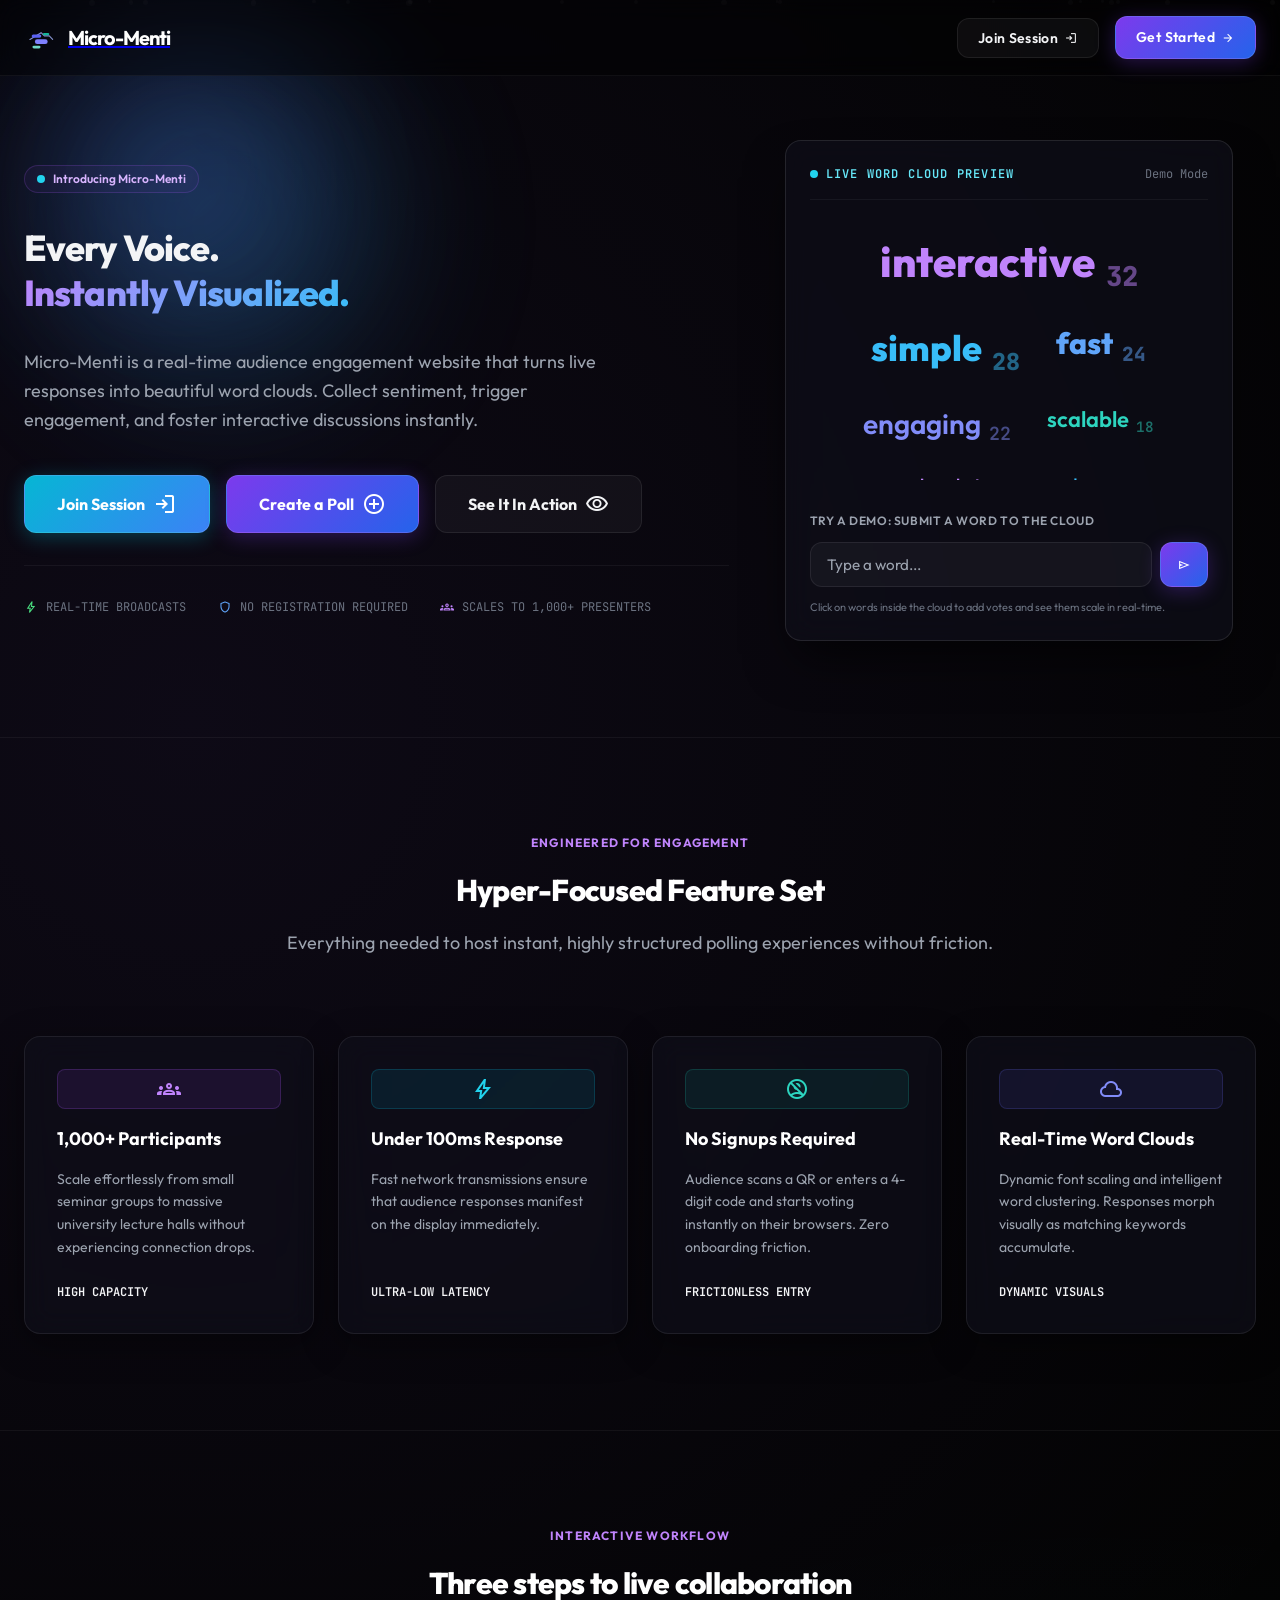
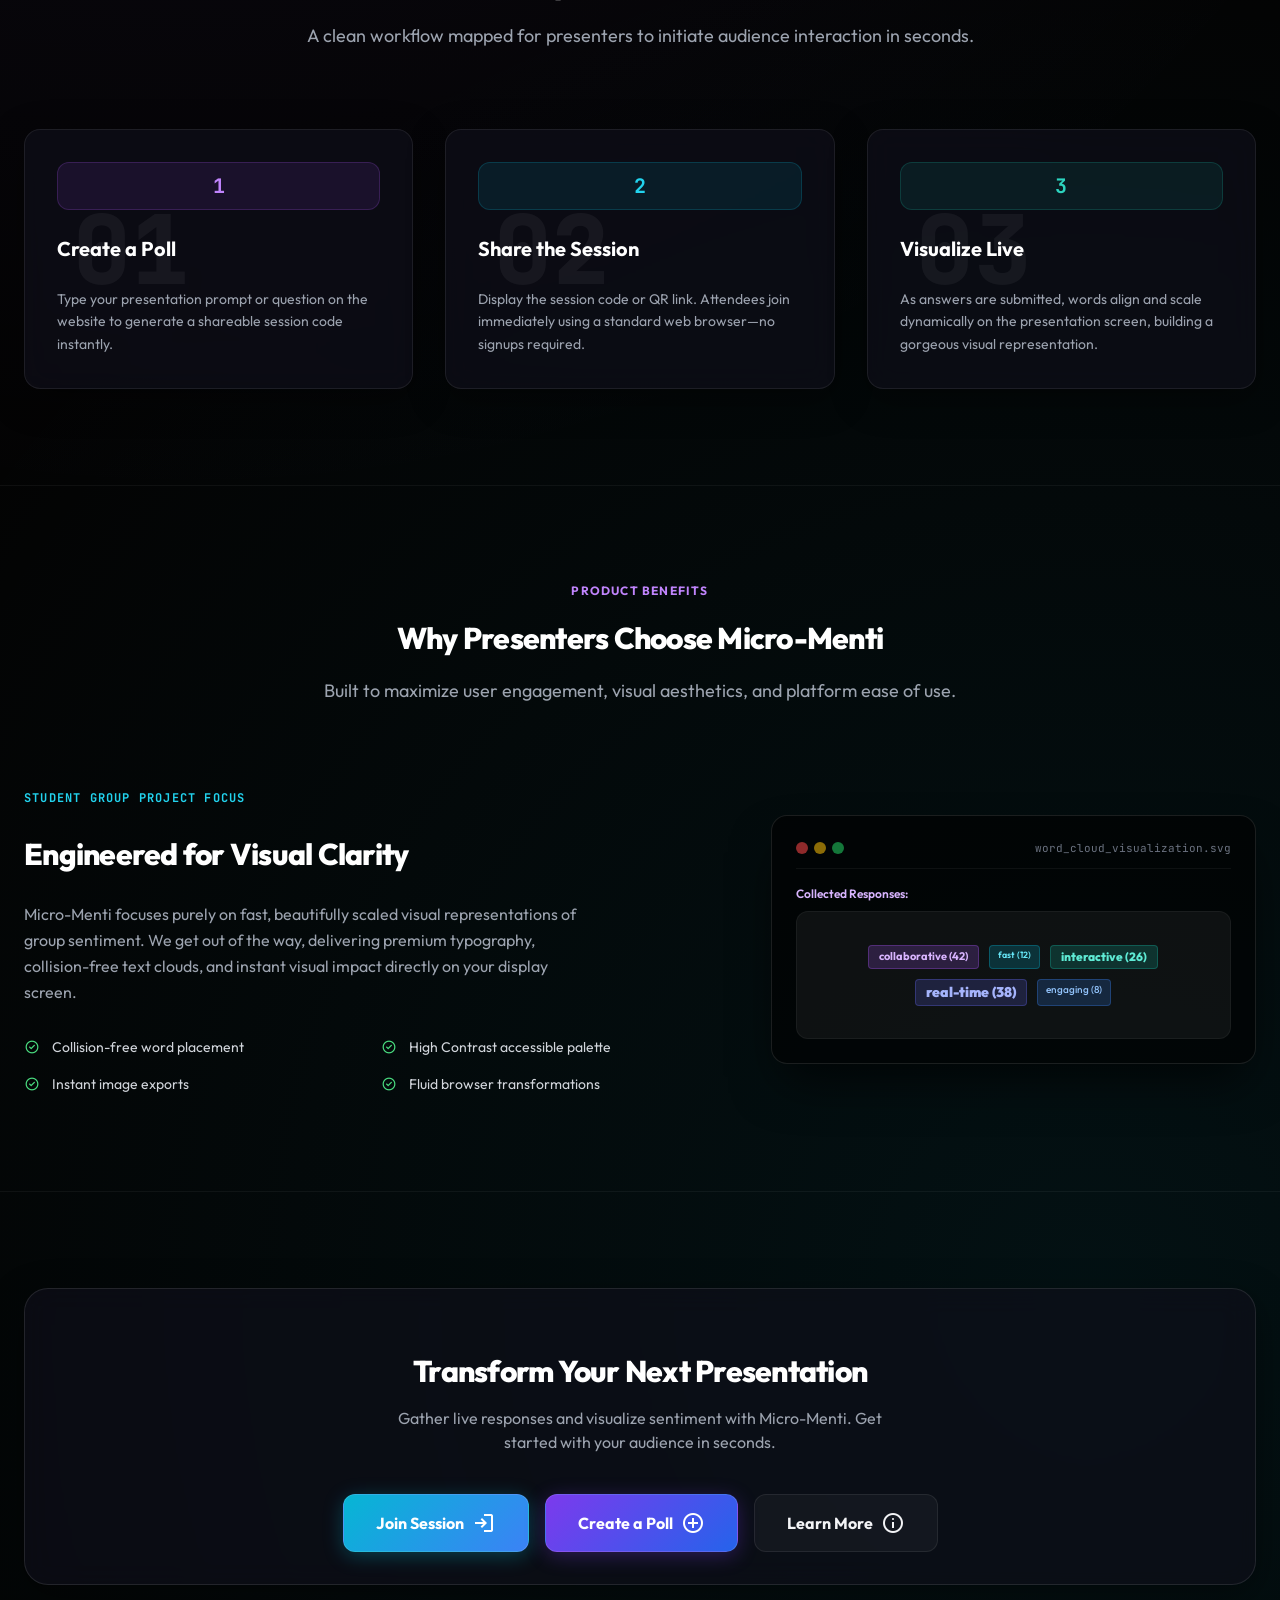
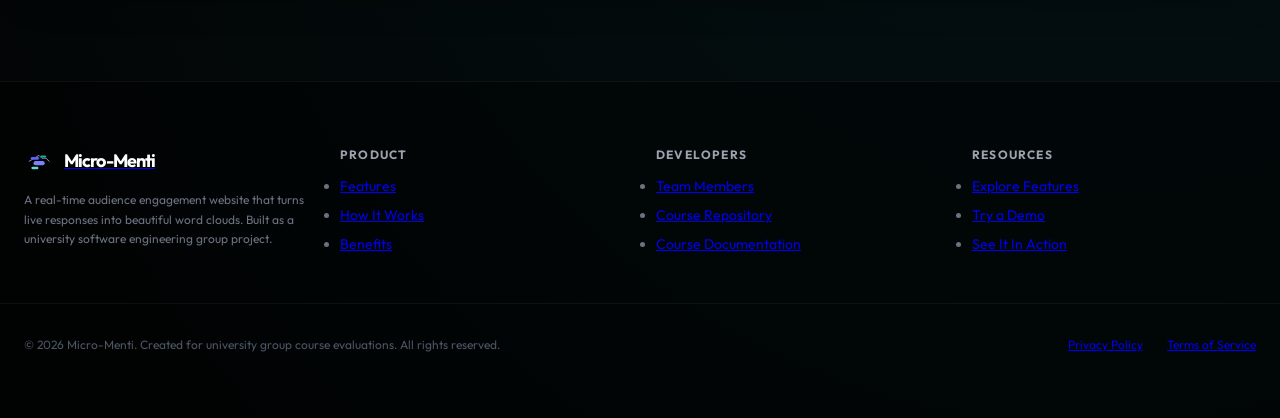
==== commit fe05aa05: "refactor: update participant topic display text to Live Word Cloud" ====
--- a/participant.html
+++ b/participant.html
@@ -66,7 +66,7 @@
             <div id="participantPromptCard" style="background: rgba(255, 255, 255, 0.03); border: 1px solid rgba(255, 255, 255, 0.06); border-radius: 16px; padding: 18px; text-align: center;">
                 <span style="font-size: 0.75rem; font-family: var(--font-mono); color: #c084fc; text-transform: uppercase; letter-spacing: 0.08em; font-weight: 700;">Presenter Question</span>
                 <h1 id="participantTopicDisplay" style="font-size: 1.2rem; font-weight: 700; color: #ffffff; margin: 10px 0 0 0; line-height: 1.4;">
-                    What comes to mind when you hear <span class="text-gradient">"Real-Time Engagement"</span>?
+                    Live Word Cloud
                 </h1>
             </div>
 
